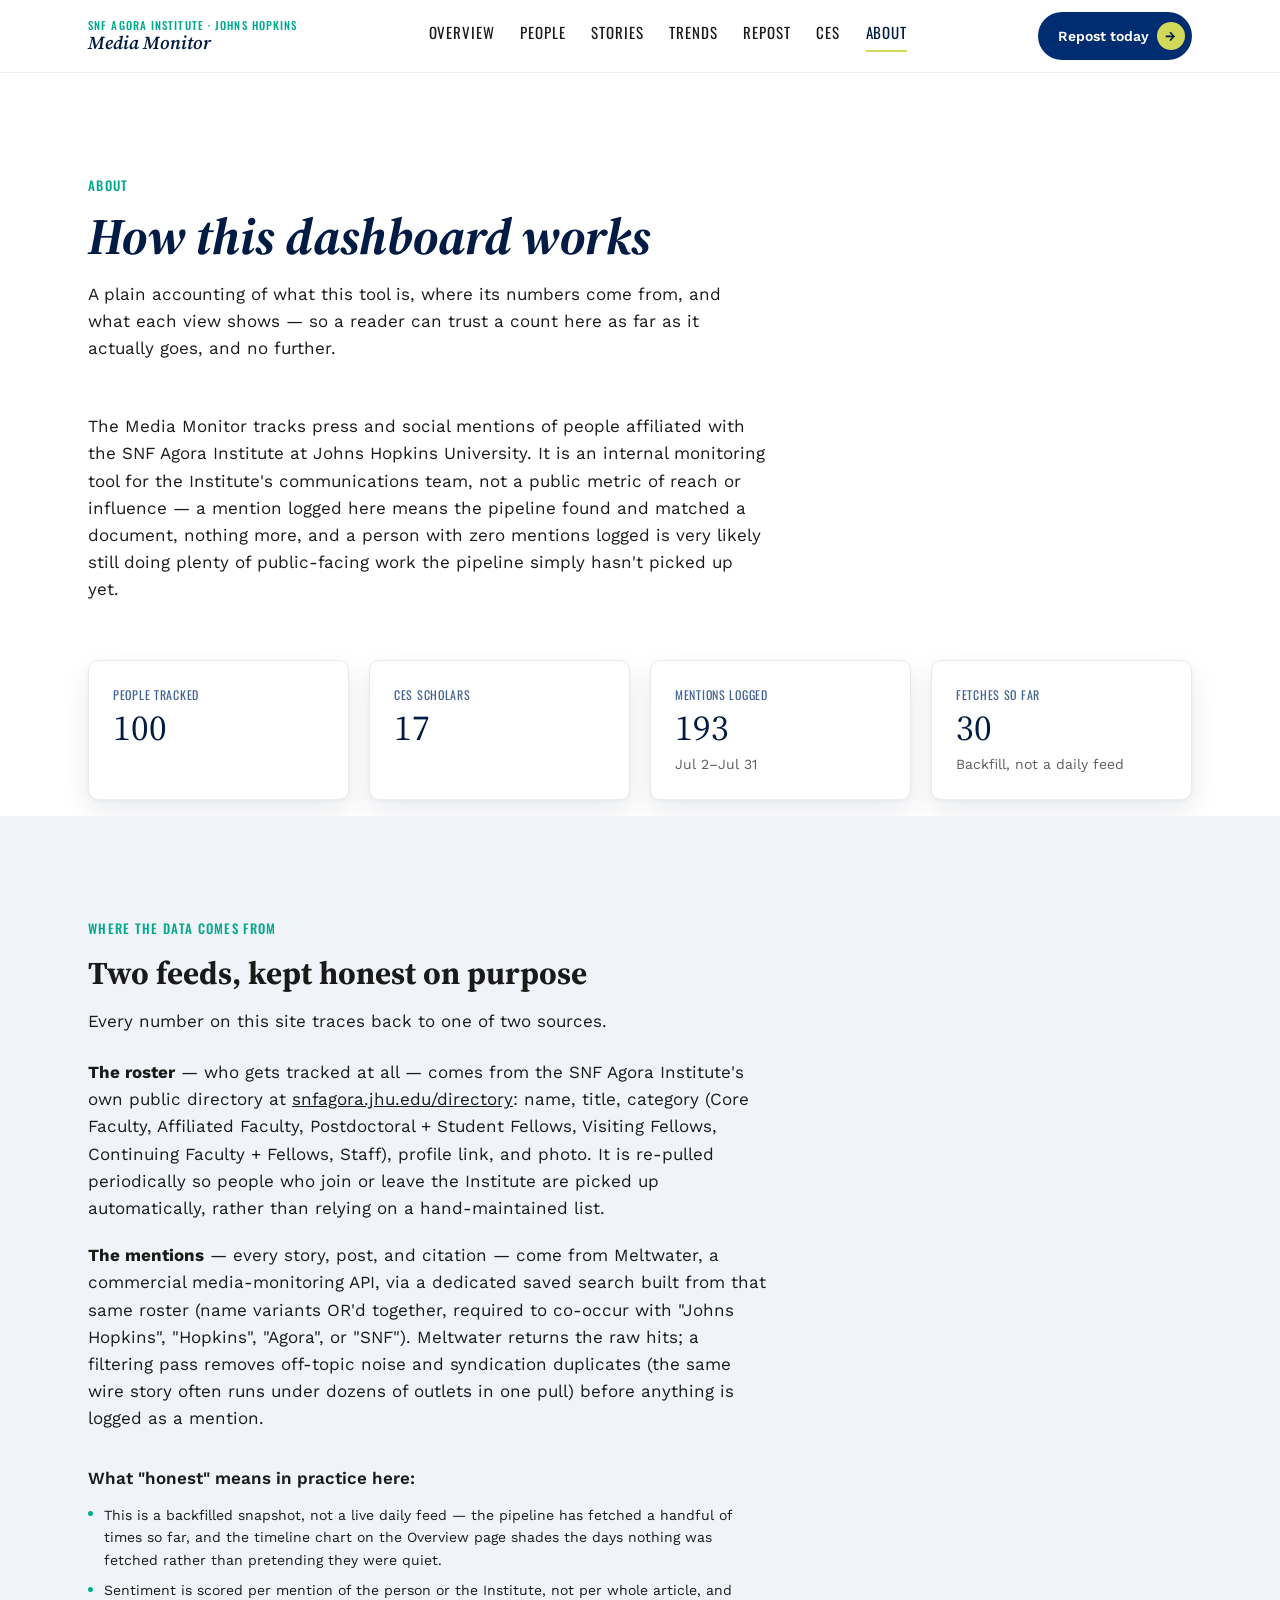
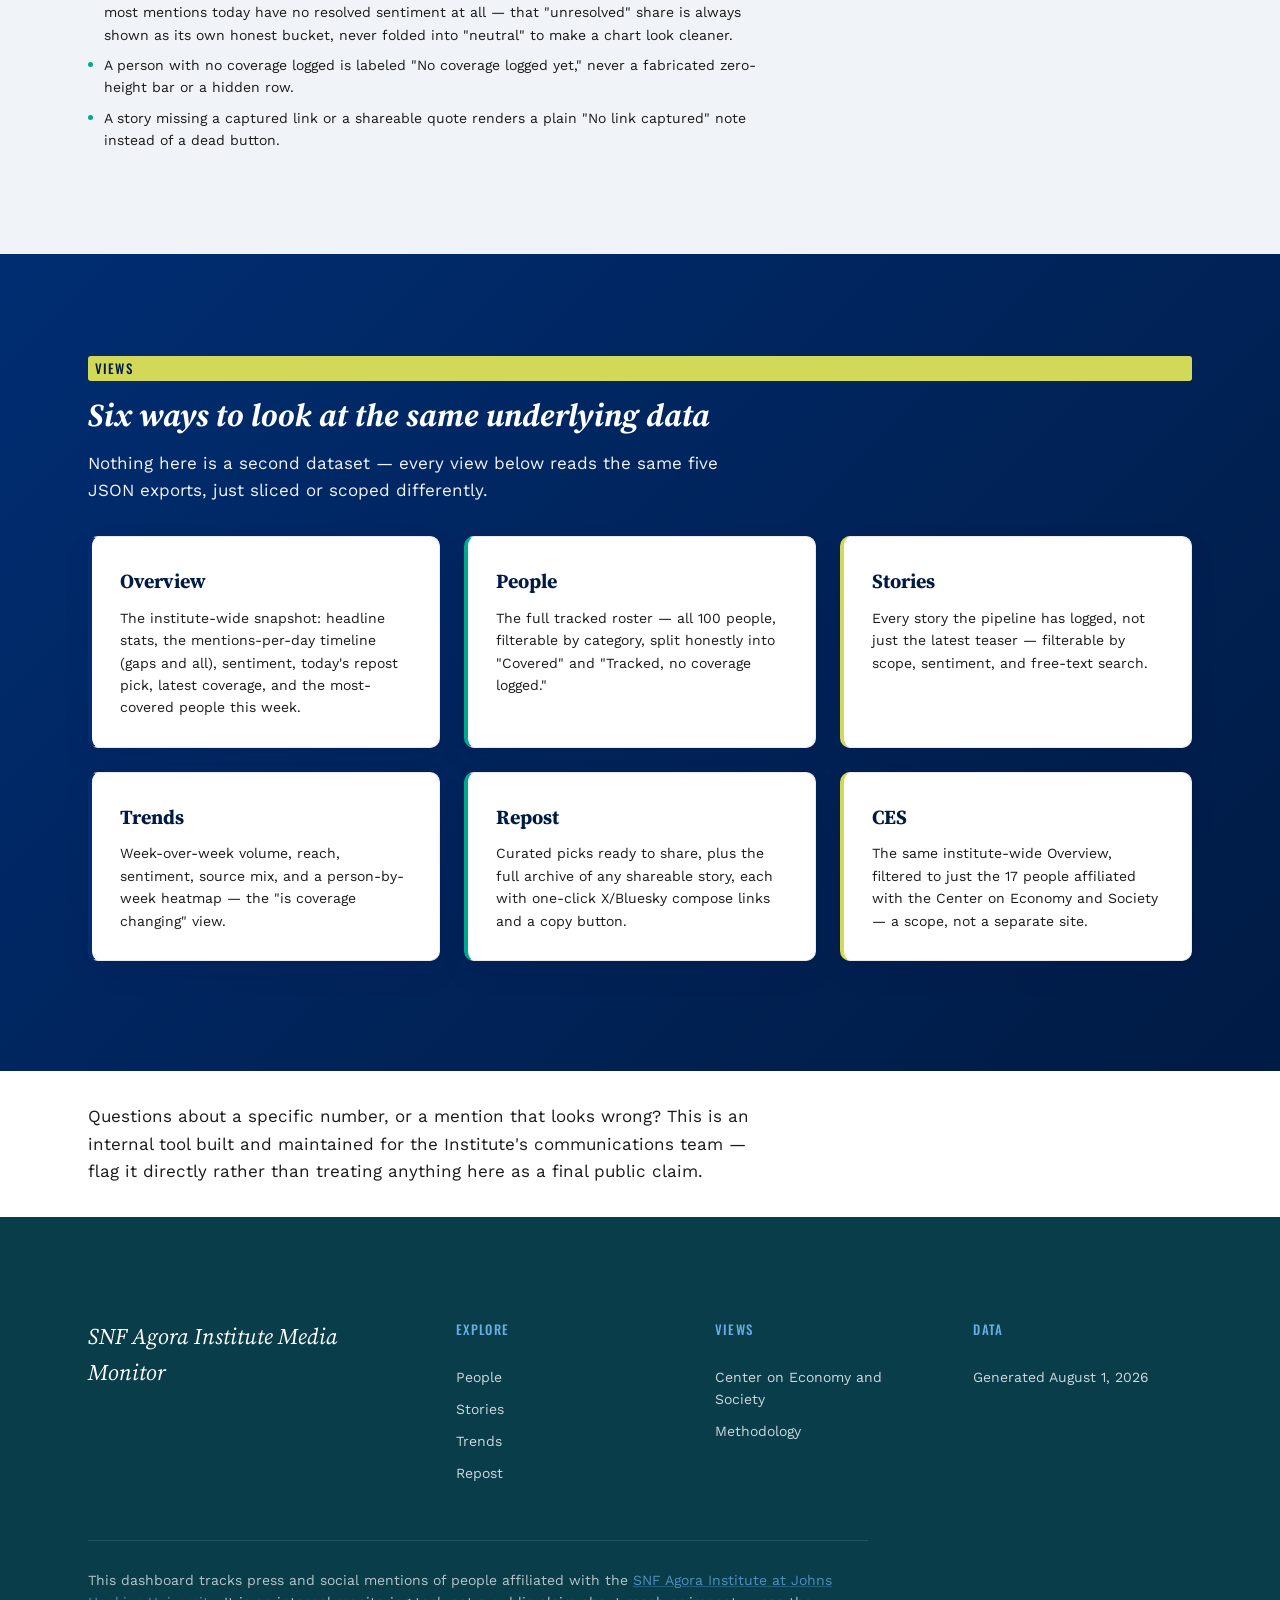
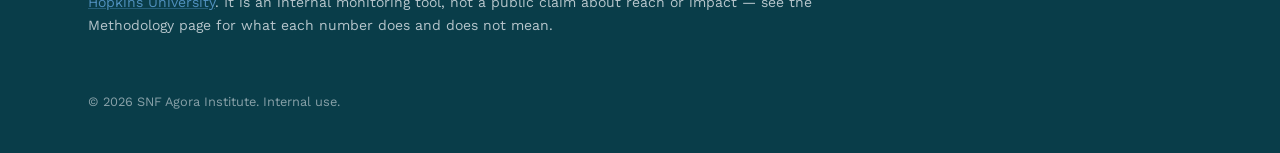
==== about.html @ 3805ee38 "fix: build about.html/stories.html (dead nav links) and cache profile photos locally Both bugs were " ====
<!DOCTYPE html>
<html lang="en">
<head>
<meta charset="UTF-8">
<meta name="viewport" content="width=device-width, initial-scale=1.0">
<title>About | SNF Agora Institute Media Monitor</title>
<meta name="description" content="What this dashboard is, what data feeds it (Meltwater ingestion plus the SNF Agora Institute directory), and what each of its six views shows.">
<link rel="preconnect" href="https://fonts.googleapis.com">
<link href="https://fonts.googleapis.com/css2?family=Oswald:wght@400;500;600;700&family=Source+Serif+4:ital,wght@0,400;0,600;0,700;1,400;1,600;1,700&family=Work+Sans:wght@400;500;600;700&display=swap" rel="stylesheet">
<link rel="stylesheet" href="css/style.css">
<script>
  // Flags that JS is running early enough to drive the scroll-reveal
  // animation (see css/style.css .js-reveal rules). If this never runs
  // (JS blocked/disabled) the .js-reveal class is absent and every card
  // renders at its default visible opacity — nothing is ever permanently
  // invisible with JS off.
  document.documentElement.classList.add('js-reveal');
</script>
<script src="js/utils.js" defer></script>
<script src="js/about.js" defer></script>
</head>
<body>

<a class="skip-link" href="#main">Skip to main content</a>

<header id="site-header" class="site-header">
  <div class="site-header__inner container">
    <a class="site-header__brand" href="index.html">
      <span class="site-header__superlabel">SNF Agora Institute · Johns Hopkins</span>
      <span class="site-header__wordmark">Media Monitor</span>
    </a>
    <nav class="site-header__nav" aria-label="Primary">
      <a class="site-header__link" href="index.html">Overview</a>
      <a class="site-header__link" href="people.html">People</a>
      <a class="site-header__link" href="stories.html">Stories</a>
      <a class="site-header__link" href="trends.html">Trends</a>
      <a class="site-header__link" href="repost.html">Repost</a>
      <a class="site-header__link" href="ces.html">CES</a>
      <a class="site-header__link site-header__link--active" href="about.html">About</a>
    </nav>
    <a class="site-header__cta btn btn--pill" href="repost.html">Repost today<span class="btn__arrow">→</span></a>
    <button class="site-header__toggle" type="button" aria-expanded="false" aria-controls="site-header-nav" aria-label="Toggle navigation menu"></button>
  </div>
</header>

<main id="main">

  <div class="page-head container">
    <p class="page-head__eyebrow eyebrow eyebrow--teal" id="about-head">About</p>
    <h2 class="page-head__title">How this dashboard works</h2>
    <p class="page-head__intro">A plain accounting of what this tool is, where its numbers come from, and what each view shows — so a reader can trust a count here as far as it actually goes, and no further.</p>
  </div>

  <section id="about-root" aria-labelledby="about-head">

    <div class="container">
      <p class="page-head__intro" style="max-width: var(--maxw-read);">The Media Monitor tracks press and social mentions of people affiliated with the SNF Agora Institute at Johns Hopkins University. It is an internal monitoring tool for the Institute's communications team, not a public metric of reach or influence — a mention logged here means the pipeline found and matched a document, nothing more, and a person with zero mentions logged is very likely still doing plenty of public-facing work the pipeline simply hasn't picked up yet.</p>
    </div>

    <div class="container">
      <div id="about-stats" class="kpi-row" data-loading="true" style="margin-block: 1rem 0;">
        <!-- JS-rendered: 4 stat tiles from data/meta.json's db_snapshot — see js/about.js -->
      </div>
    </div>

    <section class="section-divider section-divider--light" aria-labelledby="sources-head">
      <div class="section-divider__inner container">
        <p class="section-divider__eyebrow eyebrow eyebrow--teal" id="sources-head">Where the data comes from</p>
        <h2 class="section-divider__title">Two feeds, kept honest on purpose</h2>
        <p class="section-divider__intro">Every number on this site traces back to one of two sources.</p>

        <div style="max-width: var(--maxw-read); margin-top: 1.5rem; display: flex; flex-direction: column; gap: 1.25rem;">
          <p><strong>The roster</strong> — who gets tracked at all — comes from the SNF Agora Institute's own public directory at <a href="https://snfagora.jhu.edu/directory/" target="_blank" rel="noopener" style="text-decoration: underline;">snfagora.jhu.edu/directory</a>: name, title, category (Core Faculty, Affiliated Faculty, Postdoctoral + Student Fellows, Visiting Fellows, Continuing Faculty + Fellows, Staff), profile link, and photo. It is re-pulled periodically so people who join or leave the Institute are picked up automatically, rather than relying on a hand-maintained list.</p>
          <p><strong>The mentions</strong> — every story, post, and citation — come from Meltwater, a commercial media-monitoring API, via a dedicated saved search built from that same roster (name variants OR'd together, required to co-occur with "Johns Hopkins", "Hopkins", "Agora", or "SNF"). Meltwater returns the raw hits; a filtering pass removes off-topic noise and syndication duplicates (the same wire story often runs under dozens of outlets in one pull) before anything is logged as a mention.</p>
        </div>

        <p class="section-divider__intro" style="margin-top: 2rem; max-width: var(--maxw-read); font-weight: 600;">What "honest" means in practice here:</p>
        <ul class="person-aside__list" style="max-width: var(--maxw-read); margin-top: 0.75rem;">
          <li class="person-aside__list-item">This is a backfilled snapshot, not a live daily feed — the pipeline has fetched a handful of times so far, and the timeline chart on the Overview page shades the days nothing was fetched rather than pretending they were quiet.</li>
          <li class="person-aside__list-item">Sentiment is scored per mention of the person or the Institute, not per whole article, and most mentions today have no resolved sentiment at all — that "unresolved" share is always shown as its own honest bucket, never folded into "neutral" to make a chart look cleaner.</li>
          <li class="person-aside__list-item">A person with no coverage logged is labeled "No coverage logged yet," never a fabricated zero-height bar or a hidden row.</li>
          <li class="person-aside__list-item">A story missing a captured link or a shareable quote renders a plain "No link captured" note instead of a dead button.</li>
        </ul>
      </div>
    </section>

    <section class="section-divider section-divider--navy" aria-labelledby="views-head">
      <div class="section-divider__inner container">
        <p class="section-divider__eyebrow eyebrow eyebrow--olive" id="views-head">Views</p>
        <h2 class="section-divider__title is-italic">Six ways to look at the same underlying data</h2>
        <p class="section-divider__intro">Nothing here is a second dataset — every view below reads the same five JSON exports, just sliced or scoped differently.</p>

        <div class="activity-grid" style="padding-block: 2rem 0.5rem;">
          <a class="activity-card activity-card--program" href="index.html">
            <h3 class="activity-card__title">Overview</h3>
            <p class="activity-card__desc">The institute-wide snapshot: headline stats, the mentions-per-day timeline (gaps and all), sentiment, today's repost pick, latest coverage, and the most-covered people this week.</p>
          </a>
          <a class="activity-card activity-card--activity" href="people.html">
            <h3 class="activity-card__title">People</h3>
            <p class="activity-card__desc">The full tracked roster — all 100 people, filterable by category, split honestly into "Covered" and "Tracked, no coverage logged."</p>
          </a>
          <a class="activity-card activity-card--opportunity" href="stories.html">
            <h3 class="activity-card__title">Stories</h3>
            <p class="activity-card__desc">Every story the pipeline has logged, not just the latest teaser — filterable by scope, sentiment, and free-text search.</p>
          </a>
          <a class="activity-card activity-card--program" href="trends.html">
            <h3 class="activity-card__title">Trends</h3>
            <p class="activity-card__desc">Week-over-week volume, reach, sentiment, source mix, and a person-by-week heatmap — the "is coverage changing" view.</p>
          </a>
          <a class="activity-card activity-card--activity" href="repost.html">
            <h3 class="activity-card__title">Repost</h3>
            <p class="activity-card__desc">Curated picks ready to share, plus the full archive of any shareable story, each with one-click X/Bluesky compose links and a copy button.</p>
          </a>
          <a class="activity-card activity-card--opportunity" href="ces.html">
            <h3 class="activity-card__title">CES</h3>
            <p class="activity-card__desc">The same institute-wide Overview, filtered to just the 17 people affiliated with the Center on Economy and Society — a scope, not a separate site.</p>
          </a>
        </div>
      </div>
    </section>

    <div class="container">
      <p class="page-head__intro" style="max-width: var(--maxw-read); padding-block: 2rem;">Questions about a specific number, or a mention that looks wrong? This is an internal tool built and maintained for the Institute's communications team — flag it directly rather than treating anything here as a final public claim.</p>
    </div>

  </section>

</main>

<footer id="site-footer" class="site-footer">
  <div class="site-footer__inner container">
    <div class="site-footer__brand">SNF Agora Institute Media Monitor</div>

    <div class="site-footer__col">
      <p class="site-footer__col-head eyebrow eyebrow--sky">Explore</p>
      <a class="site-footer__link" href="people.html">People</a>
      <a class="site-footer__link" href="stories.html">Stories</a>
      <a class="site-footer__link" href="trends.html">Trends</a>
      <a class="site-footer__link" href="repost.html">Repost</a>
    </div>

    <div class="site-footer__col">
      <p class="site-footer__col-head eyebrow eyebrow--sky">Views</p>
      <a class="site-footer__link" href="ces.html">Center on Economy and Society</a>
      <a class="site-footer__link" href="about.html">Methodology</a>
    </div>

    <div class="site-footer__col">
      <p class="site-footer__col-head eyebrow eyebrow--sky">Data</p>
      <span class="site-footer__link" id="footer-generated-at">Generated —</span>
    </div>

    <p class="site-footer__attribution">This dashboard tracks press and social mentions of people affiliated with the <a class="site-footer__attribution-link" href="https://snfagora.jhu.edu">SNF Agora Institute at Johns Hopkins University</a>. It is an internal monitoring tool, not a public claim about reach or impact — see the Methodology page for what each number does and does not mean.</p>
    <p class="site-footer__legal">© 2026 SNF Agora Institute. Internal use.</p>
  </div>
</footer>

</body>
</html>
---- css/style.css ----
/* ==========================================================================
   SNF Agora Institute — Media Monitor Dashboard Stylesheet
   Sibling stylesheet to /ces_website/css/style.css: same brand tokens, type
   system, and component contracts (site-header, hero, section-divider, btn,
   avatar, person-card, person-hero/profile, tag, link-chip, eyebrow). This
   file is a shared, binding CSS-class contract — do not rename existing
   classes; people.html/person.html/ces.html/stories.html/trends.html/
   repost.html/about.html all depend on the selectors below.
   Owner: dashboard-foundation agent. Sections 1–18 mirror the CES base
   almost verbatim (see header comment there) so every page reads as a
   sibling, not a reinvention. Section 19+ is new: dashboard-specific data
   primitives (KPI tiles, sentiment bar, timeline, bar lists, story rows,
   repost cards) that did not exist on the CES site.

   Dark mode: intentionally NOT implemented, matching the CES site (which
   ships light-only). If a future pass adds dark mode, the validated dark
   chart steps are recorded in §19.1 as a comment, ready to drop in behind
   `@media (prefers-color-scheme: dark)` — do not invent new dark values,
   use those.
   ========================================================================== */

/* Fonts (Oswald / Source Serif 4 / Work Sans) are loaded once, via the
   <link rel="preconnect"> + <link rel="stylesheet"> pair in each page's
   <head> — not re-imported here. See ces_website/css/style.css's identical
   note for the rationale (earlier font discovery, single request path). */

/* --------------------------------------------------------------------------
   1. Tokens
   -------------------------------------------------------------------------- */
:root {
  /* Brand colors (verified, shared with ces_website — do not invent new ones) */
  --navy:      #001b44;
  --blue:      #002d72;
  --skyblue:   #68ace5;
  --olive:     #d2d857;
  --teal:      #00a98e;
  --darkteal:  #093d49;
  --offwhite:  #f0f3f7;
  --lightgray: #eaeaea;
  --white:     #ffffff;
  --ink:       #1a1a1a;

  /* Type families */
  --font-display: 'Source Serif 4', Georgia, serif;
  --font-label:   'Oswald', 'Arial Narrow', sans-serif;
  --font-body:    'Work Sans', system-ui, sans-serif;

  /* Type scale */
  --fs-hero:    clamp(2.75rem, 6vw, 5rem);
  --fs-h1:      clamp(2rem, 4vw, 3.25rem);
  --fs-work:    clamp(1.4rem, 2.4vw, 2rem);
  --fs-h2:      clamp(1.5rem, 2.5vw, 2.25rem);
  --fs-h3:      1.25rem;
  --fs-eyebrow: 0.8125rem;
  --fs-nav:     0.9375rem;
  --fs-body:    1.0625rem;
  --fs-small:   0.875rem;

  /* Spacing & shape */
  --maxw: 1200px;
  --maxw-read: 680px;
  --gutter: clamp(1.25rem, 4vw, 3rem);
  --radius-pill: 999px;
  --radius-card: 10px;
  --band-pad: clamp(3.5rem, 8vw, 7rem);
  --shadow-card: 0 2px 4px rgba(0,27,68,.04), 0 12px 28px rgba(0,27,68,.08);
  --rule-accent: 3px;

  --ease: cubic-bezier(.2,.6,.2,1);

  /* ---- Chart color contract (validated — see §19.1) ---- */
  --cat-1: #2a6fd0;   /* online news */
  --cat-2: #009880;   /* social network */
  --cat-3: #9a7b00;   /* blog */
  --cat-muted: #8c8f96; /* unresolved / Other */
  --seq-1: #dce9fa; --seq-2: #b9d2f4; --seq-3: #8fb6ea; --seq-4: #5f93dd;
  --seq-5: #2a6fd0; --seq-6: #1f52a0; --seq-7: #163b74;
  --neg: #d03b3b; --mid: #dfe3ea; --pos: #009880;
}

/* --------------------------------------------------------------------------
   2. Reset & base
   -------------------------------------------------------------------------- */
*, *::before, *::after { box-sizing: border-box; }

html { scroll-behavior: smooth; }

body {
  margin: 0;
  font-family: var(--font-body);
  font-size: var(--fs-body);
  line-height: 1.6;
  color: var(--ink);
  background: var(--white);
  -webkit-font-smoothing: antialiased;
}

img { max-width: 100%; display: block; }
a { color: inherit; text-decoration: none; }
ul, ol { margin: 0; padding: 0; list-style: none; }
h1, h2, h3, h4, p { margin: 0; }
button { font-family: inherit; border: none; background: none; cursor: pointer; }
table { border-collapse: collapse; width: 100%; }

:focus-visible {
  outline: 3px solid var(--skyblue);
  outline-offset: 2px;
}

.container {
  max-width: var(--maxw);
  margin-inline: auto;
  padding-inline: var(--gutter);
}

/* --------------------------------------------------------------------------
   3. Primitives
   -------------------------------------------------------------------------- */

.eyebrow {
  font-family: var(--font-label);
  font-size: var(--fs-eyebrow);
  text-transform: uppercase;
  letter-spacing: 0.1em;
  font-weight: 500;
  color: var(--blue);
}
.eyebrow--teal  { color: var(--teal); }
.eyebrow--olive { color: var(--navy); background: var(--olive); padding: 0.15em 0.5em; border-radius: 3px; display: inline-block; }
.eyebrow--sky   { color: var(--skyblue); }
.eyebrow--navy  { color: var(--navy); }

.tag {
  display: inline-block;
  font-family: var(--font-body);
  font-size: var(--fs-small);
  font-weight: 500;
  padding: 0.3em 0.75em;
  border-radius: var(--radius-pill);
}
.tag--focus { background: var(--offwhite); color: var(--blue); }
.tag--role  { background: var(--darkteal); color: var(--white); }
.tag--ces   { background: var(--olive); color: var(--navy); }

.link-chip {
  display: inline-flex;
  align-items: center;
  gap: 0.4em;
  font-family: var(--font-body);
  font-size: var(--fs-small);
  font-weight: 600;
  color: var(--blue);
  border: 1px solid var(--lightgray);
  border-radius: var(--radius-pill);
  padding: 0.5em 1em;
  transition: border-color 0.2s var(--ease), color 0.2s var(--ease), background 0.2s var(--ease);
}
.link-chip:hover { border-color: var(--teal); color: var(--teal); background: var(--offwhite); }

.page-head { padding-block: var(--band-pad) calc(var(--band-pad) * 0.5); }
.page-head__eyebrow { display: block; margin-bottom: 0.75rem; }
.page-head__title {
  font-family: var(--font-display);
  font-size: var(--fs-h1);
  line-height: 1.1;
  font-style: italic;
  color: var(--navy);
  margin-bottom: 1rem;
}
.page-head__intro { max-width: var(--maxw-read); font-size: var(--fs-body); color: var(--ink); }

/* Generic honest-empty-state message (used across every page whenever a
   filter, a person, or a section has nothing to show — CES's app.js used
   this class without ever defining it; this dashboard leans on empty states
   constantly, so it is a first-class styled primitive here). */
.empty-state {
  font-family: var(--font-body);
  font-size: var(--fs-small);
  color: var(--ink);
  opacity: 0.65;
  padding: 1.5rem 0;
}
.empty-state--panel {
  background: var(--offwhite);
  border-radius: var(--radius-card);
  padding: 1.75rem;
  opacity: 1;
}

/* --------------------------------------------------------------------------
   4. Buttons — pill with trailing arrow circle (shared brand affordance)
   -------------------------------------------------------------------------- */

.btn {
  display: inline-flex;
  align-items: center;
  gap: 0.6em;
  font-family: var(--font-body);
  font-weight: 600;
  font-size: var(--fs-small);
  padding: 0.7em 0.5em 0.7em 1.4em;
  border-radius: var(--radius-pill);
  white-space: nowrap;
  transition: background 0.2s var(--ease), color 0.2s var(--ease), border-color 0.2s var(--ease);
}

.btn__arrow {
  display: inline-flex;
  align-items: center;
  justify-content: center;
  width: 2em;
  height: 2em;
  border-radius: 50%;
  background: var(--olive);
  color: var(--navy);
  transition: transform 0.2s var(--ease), background 0.2s var(--ease);
}
.btn:hover .btn__arrow { transform: translateX(3px); background: var(--skyblue); }

.btn--pill { background: var(--blue); color: var(--white); }
.btn--pill:hover { background: var(--navy); }

.btn--pill--ghost {
  background: transparent;
  color: var(--blue);
  border: 1.5px solid var(--blue);
  padding: calc(0.7em - 1.5px) calc(0.5em - 1.5px) calc(0.7em - 1.5px) calc(1.4em - 1.5px);
}
.btn--pill--ghost:hover { background: var(--offwhite); }
.btn--pill--ghost .btn__arrow { background: transparent; border: 1.5px solid var(--olive); color: var(--navy); }

.btn--pill--olive { background: var(--olive); color: var(--navy); }
.btn--pill--olive .btn__arrow { background: var(--navy); color: var(--olive); }

/* Small variant — used inside table rows / story rows (Copy, Read ↗, etc.) */
.btn--sm {
  padding: 0.45em 0.4em 0.45em 0.9em;
  font-size: 0.8rem;
}
.btn--sm .btn__arrow { width: 1.6em; height: 1.6em; }

.section-divider--navy .btn--pill--ghost,
.section-divider--teal .btn--pill--ghost,
.hero .btn--pill--ghost {
  color: var(--white);
  border-color: rgba(255,255,255,0.6);
}
.section-divider--navy .btn--pill--ghost:hover,
.section-divider--teal .btn--pill--ghost:hover,
.hero .btn--pill--ghost:hover { background: rgba(255,255,255,0.1); }

/* --------------------------------------------------------------------------
   5. Avatar system + fallback tile
   -------------------------------------------------------------------------- */

.avatar {
  position: relative;
  display: inline-flex;
  align-items: center;
  justify-content: center;
  border-radius: var(--radius-card);
  overflow: hidden;
  flex-shrink: 0;
  background: var(--lightgray);
}
.avatar--xs { width: 2rem;   height: 2rem;   border-radius: 50%; }
.avatar--sm { width: 2.75rem; height: 2.75rem; border-radius: 8px; }
.avatar--md { width: 4rem;   height: 4rem;   border-radius: 8px; }
.avatar--lg { width: 8rem;   height: 8rem;   border-radius: 10px; }

.avatar__img { width: 100%; height: 100%; object-fit: cover; }

.avatar--tile { background: var(--blue); }
.avatar--tile.avatar--blue     { background: var(--blue); }
.avatar--tile.avatar--teal     { background: var(--teal); }
.avatar--tile.avatar--darkteal { background: var(--darkteal); }
.avatar--tile.avatar--navy     { background: var(--navy); }

.avatar__initials {
  font-family: var(--font-label);
  color: var(--white);
  font-weight: 500;
  letter-spacing: 0.02em;
  text-transform: uppercase;
}
.avatar--xs .avatar__initials { font-size: 0.7rem; }
.avatar--sm .avatar__initials { font-size: 0.9rem; }
.avatar--md .avatar__initials { font-size: 1.3rem; }
.avatar--lg .avatar__initials { font-size: 2.5rem; }

[data-no-photo] {
  position: relative;
  background: var(--blue);
  display: inline-flex;
  align-items: center;
  justify-content: center;
}
[data-no-photo]::after {
  content: attr(data-initials);
  font-family: var(--font-label);
  color: var(--white);
  font-weight: 500;
  text-transform: uppercase;
  letter-spacing: 0.02em;
}

/* --------------------------------------------------------------------------
   6. Site Header / Masthead
   -------------------------------------------------------------------------- */

.skip-link {
  position: absolute;
  top: -3rem;
  left: 0;
  z-index: 200;
  background: var(--navy);
  color: var(--white);
  padding: 0.6rem 1.25rem;
  font-family: var(--font-label);
  font-size: var(--fs-small);
  text-transform: uppercase;
  letter-spacing: 0.02em;
  border-radius: 0 0 var(--radius-card) 0;
  transition: top 0.15s var(--ease);
}
.skip-link:focus { top: 0; }

.site-header {
  position: sticky;
  top: 0;
  z-index: 100;
  background: var(--white);
  border-bottom: 1px solid var(--lightgray);
}

.site-header__inner {
  max-width: var(--maxw);
  margin-inline: auto;
  padding-inline: var(--gutter);
  display: flex;
  align-items: center;
  justify-content: space-between;
  gap: 1.5rem;
  min-height: 4.5rem;
  padding-block: 0.75rem;
}

.site-header__brand { display: flex; flex-direction: column; gap: 0.15rem; line-height: 1.1; }

.site-header__superlabel {
  font-family: var(--font-label);
  font-size: 0.6875rem;
  text-transform: uppercase;
  letter-spacing: 0.1em;
  color: var(--teal);
  font-weight: 500;
}

.site-header__wordmark {
  font-family: var(--font-display);
  font-style: italic;
  font-size: 1.15rem;
  font-weight: 600;
  color: var(--navy);
}

.site-header__nav { display: flex; align-items: center; gap: clamp(1rem, 2vw, 2rem); }

.site-header__link {
  font-family: var(--font-label);
  font-size: var(--fs-nav);
  text-transform: uppercase;
  letter-spacing: 0.06em;
  color: var(--ink);
  padding-bottom: 0.35rem;
  border-bottom: 2px solid transparent;
  transition: color 0.2s var(--ease), border-color 0.2s var(--ease);
}
.site-header__link:hover { color: var(--blue); }
.site-header__link--active { color: var(--navy); border-bottom-color: var(--olive); }

.site-header__cta { flex-shrink: 0; }

.site-header__toggle { display: none; width: 2.25rem; height: 2.25rem; position: relative; }
.site-header__toggle::before,
.site-header__toggle::after {
  content: '';
  position: absolute;
  left: 0.4rem;
  right: 0.4rem;
  height: 2px;
  background: var(--navy);
  transition: transform 0.2s var(--ease);
}
.site-header__toggle::before { top: 0.8rem; }
.site-header__toggle::after  { top: 1.35rem; }
.site-header__toggle[aria-expanded="true"]::before { transform: translateY(0.27rem) rotate(45deg); }
.site-header__toggle[aria-expanded="true"]::after  { transform: translateY(-0.27rem) rotate(-45deg); }

@media (max-width: 900px) {
  .site-header__nav {
    display: none;
    position: absolute;
    top: 100%;
    left: 0;
    right: 0;
    background: var(--white);
    border-bottom: 1px solid var(--lightgray);
    flex-direction: column;
    align-items: flex-start;
    gap: 0;
    padding: 0.5rem var(--gutter) 1rem;
  }
  .site-header__nav[data-open="true"] { display: flex; }
  .site-header__link { width: 100%; padding: 0.75rem 0; border-bottom: 1px solid var(--lightgray); }
  .site-header__cta { display: none; }
  .site-header__toggle { display: block; }
}

/* --------------------------------------------------------------------------
   7. Hero (home / ces only)
   -------------------------------------------------------------------------- */

.hero {
  position: relative;
  overflow: hidden;
  background: var(--navy);
  color: var(--white);
  padding-block: calc(var(--band-pad) * 0.9) calc(var(--band-pad) * 0.7);
}

.hero__bg {
  position: absolute;
  inset: 0;
  background:
    repeating-linear-gradient(115deg, rgba(255,255,255,0.035) 0px, rgba(255,255,255,0.035) 1px, transparent 1px, transparent 90px),
    radial-gradient(circle at 15% 20%, rgba(104,172,229,0.35), transparent 55%),
    radial-gradient(circle at 85% 80%, rgba(0,169,142,0.3), transparent 55%),
    linear-gradient(160deg, var(--blue), var(--navy) 65%);
  z-index: 0;
}

.hero__inner { position: relative; z-index: 1; max-width: 780px; }
.hero__eyebrow { color: var(--skyblue); margin-bottom: 1.25rem; }
.hero__headline {
  font-family: var(--font-display);
  font-style: italic;
  font-size: var(--fs-hero);
  /* 1.2, not the CES token's 1.05: at hero size this italic serif's
     descenders (q/g/y/j) get clipped by a tighter line box, and the
     .hero__mark background (sized to the line box) then crops the
     descender of "q" enough that it misreads as "a" — verified via a
     rendered screenshot. 1.2 keeps the tight editorial rhythm while
     giving descenders room; this is a local, presentational fix and
     does not change the shared --fs-hero size token. */
  line-height: 1.2;
  font-weight: 600;
  margin-bottom: 1.5rem;
}
.hero__mark {
  background: var(--olive);
  color: var(--navy);
  padding: 0 0.15em;
  box-decoration-break: clone;
  -webkit-box-decoration-break: clone;
}
.hero__lede { font-size: 1.15rem; color: var(--offwhite); max-width: var(--maxw-read); margin-bottom: 1.5rem; }
.hero__actions { display: flex; flex-wrap: wrap; gap: 1rem; }

/* Scope banner — the honest "you are viewing a filtered slice" strip used
   on ces.html (and anywhere ?scope=ces is applied). Sits directly under the
   header, above the hero, so scope is legible before any numbers render. */
.scope-banner {
  background: var(--offwhite);
  border-bottom: 1px solid var(--lightgray);
  padding-block: 0.85rem;
}
.scope-banner__inner {
  display: flex;
  align-items: center;
  gap: 0.6rem;
  font-family: var(--font-body);
  font-size: var(--fs-small);
  color: var(--ink);
}
.scope-banner__badge {
  font-family: var(--font-label);
  font-size: 0.6875rem;
  text-transform: uppercase;
  letter-spacing: 0.08em;
  font-weight: 600;
  color: var(--navy);
  background: var(--olive);
  border-radius: var(--radius-pill);
  padding: 0.25em 0.75em;
  flex-shrink: 0;
}

/* --------------------------------------------------------------------------
   8. Section Divider
   -------------------------------------------------------------------------- */

.section-divider { padding-block: var(--band-pad); position: relative; }
.section-divider--navy { background: linear-gradient(135deg, var(--blue), var(--navy)); color: var(--white); }
.section-divider--light { background: var(--offwhite); color: var(--ink); }
.section-divider--teal { background: var(--darkteal); color: var(--white); }
.section-divider__inner { position: relative; z-index: 1; }
.section-divider__eyebrow { display: block; margin-bottom: 1rem; }
.section-divider__title {
  font-family: var(--font-display);
  font-size: var(--fs-h2);
  line-height: 1.15;
  margin-bottom: 1rem;
}
.section-divider__title.is-italic { font-style: italic; }
.section-divider__intro { max-width: var(--maxw-read); font-size: var(--fs-body); }
.section-divider--navy .section-divider__intro,
.section-divider--teal .section-divider__intro { color: var(--offwhite); }

/* Lightweight full-bleed rule used to separate two bands within one page
   without the padding-heavy full .section-divider treatment (e.g. Covered /
   Tracked-no-coverage on people.html, or CES's zero-coverage band). */
.section-divider--rule {
  border-top: 1px solid var(--lightgray);
  margin-block: 0.5rem;
}

/* --------------------------------------------------------------------------
   9. Focus-style grid (kept for parity; unused directly on this site today
      but part of the shared component contract other pages may draw on)
   -------------------------------------------------------------------------- */

.focus-grid {
  display: grid;
  grid-template-columns: repeat(auto-fill, minmax(300px, 1fr));
  gap: 1.5rem;
  padding-block: var(--band-pad);
}
.focus-card {
  display: flex;
  flex-direction: column;
  background: var(--white);
  border: 1px solid var(--lightgray);
  border-radius: var(--radius-card);
  padding: 1.75rem;
  position: relative;
  box-shadow: var(--shadow-card);
  transition: transform 0.2s var(--ease), box-shadow 0.2s var(--ease);
}
.focus-card:hover { transform: translateY(-3px); box-shadow: 0 4px 8px rgba(0,27,68,.06), 0 20px 36px rgba(0,27,68,.12); }
.focus-card__title { font-family: var(--font-display); font-size: var(--fs-h3); margin-bottom: 0.6rem; color: var(--navy); }
.focus-card__desc { font-size: var(--fs-small); color: var(--ink); margin-bottom: 1.25rem; flex-grow: 1; }

/* --------------------------------------------------------------------------
   10. Person grid & card (roster contract — people.html, ces.html roster)
   -------------------------------------------------------------------------- */

.person-grid {
  display: grid;
  grid-template-columns: repeat(auto-fill, minmax(240px, 1fr));
  gap: 1.5rem;
  padding-block: 2.5rem;
}

.person-card {
  display: flex;
  flex-direction: column;
  background: var(--white);
  border: 1px solid var(--lightgray);
  border-radius: var(--radius-card);
  overflow: hidden;
  transition: transform 0.2s var(--ease), box-shadow 0.2s var(--ease);
}
.person-card:hover { transform: translateY(-3px); box-shadow: var(--shadow-card); }

.person-card__media { padding: 1.5rem 1.5rem 0; display: flex; }
.person-card__media .avatar { width: 4.5rem; height: 4.5rem; }
.person-card__media .avatar__initials { font-size: 1.5rem; }

.person-card__body { padding: 1rem 1.5rem 1.5rem; display: flex; flex-direction: column; gap: 0.5rem; }
.person-card__name { font-family: var(--font-display); font-size: 1.2rem; color: var(--navy); }
.person-card__title {
  font-size: var(--fs-small);
  color: var(--ink);
  display: -webkit-box;
  -webkit-line-clamp: 2;
  -webkit-box-orient: vertical;
  overflow: hidden;
}
.person-card__tags { display: flex; flex-wrap: wrap; gap: 0.4rem; margin-top: 0.25rem; }

/* Repurposed per DESIGN_SPEC as a coverage cue rather than a "works" cue:
   "12 MENTIONS · LAST 31 JUL" or, for no-coverage people, "NO COVERAGE
   LOGGED YET" in muted ink. Same class, two content states — no CSS change
   needed, only a modifier for the muted/no-coverage case. */
.person-card__workcue {
  font-family: var(--font-label);
  font-size: 0.75rem;
  text-transform: uppercase;
  letter-spacing: 0.06em;
  color: var(--teal);
  font-weight: 500;
  margin-top: 0.5rem;
}
.person-card__workcue--muted { color: var(--ink); opacity: 0.5; }

.person-card__sparkline { margin-top: 0.5rem; }

/* --------------------------------------------------------------------------
   11. Person detail — profile layout (person.html contract)
   -------------------------------------------------------------------------- */

.person-hero {
  display: grid;
  grid-template-columns: minmax(160px, 240px) 1fr;
  gap: clamp(1.5rem, 4vw, 3rem);
  align-items: start;
  padding-block: var(--band-pad);
  background: var(--offwhite);
}
.person-hero__media .avatar { width: 100%; height: auto; aspect-ratio: 1; }
.person-hero__media .avatar__initials { font-size: 3rem; }
.person-hero__identity { display: flex; flex-direction: column; gap: 0.75rem; }
.person-hero__name { font-family: var(--font-display); font-size: var(--fs-h1); color: var(--navy); }
.person-hero__title { font-size: 1.05rem; color: var(--ink); }
.person-hero__tags { display: flex; flex-wrap: wrap; gap: 0.5rem; margin-top: 0.25rem; }
.person-hero__links { display: flex; flex-wrap: wrap; gap: 0.75rem; margin-top: 0.5rem; }

.person-profile__body {
  display: grid;
  grid-template-columns: 2fr 1fr;
  gap: clamp(2rem, 5vw, 4rem);
  align-items: start;
  padding-block: var(--band-pad);
}

@media (max-width: 900px) {
  .person-hero { grid-template-columns: 1fr; text-align: left; }
  .person-hero__media .avatar { width: 8rem; height: 8rem; aspect-ratio: auto; }
  .person-profile__body { grid-template-columns: 1fr; }
  .work-section { order: 1; }
  .person-aside { order: 2; margin-top: 2.5rem; }
}

/* --------------------------------------------------------------------------
   12. Work section / work-item (kept for contract parity — a person's
       #person-stories reverse-chron list is expected to reuse this pattern)
   -------------------------------------------------------------------------- */

.work-section { border-left: var(--rule-accent) solid var(--teal); padding-left: clamp(1.25rem, 3vw, 2rem); }
.work-section__head { display: flex; align-items: baseline; justify-content: space-between; gap: 1rem; margin-bottom: 1.5rem; flex-wrap: wrap; }
.work-section__count { font-family: var(--font-label); font-size: var(--fs-small); text-transform: uppercase; letter-spacing: 0.06em; color: var(--blue); opacity: 0.7; }
.work-list { display: flex; flex-direction: column; }

.work-item {
  display: grid;
  grid-template-columns: auto 1fr auto;
  gap: 1.25rem;
  align-items: start;
  padding-block: 1.75rem;
  border-bottom: 1px solid var(--lightgray);
  transition: opacity 0.2s var(--ease);
}
.work-item:first-child { padding-top: 0; }
.work-item:hover .work-item__title { color: var(--blue); }
.work-item:hover .work-item__cue { background: var(--skyblue); border-color: var(--skyblue); color: var(--white); }

.work-item__badge {
  font-family: var(--font-label);
  font-size: 0.6875rem;
  text-transform: uppercase;
  letter-spacing: 0.06em;
  font-weight: 600;
  color: var(--white);
  background: var(--navy);
  border-radius: var(--radius-pill);
  padding: 0.35em 0.75em;
  white-space: nowrap;
  align-self: start;
  margin-top: 0.3rem;
}
.work-item__content { min-width: 0; }
.work-item__title { font-family: var(--font-display); font-size: var(--fs-work); line-height: 1.2; color: var(--navy); margin-bottom: 0.4rem; transition: color 0.2s var(--ease); }
.work-item__meta { font-family: var(--font-body); font-size: var(--fs-small); color: var(--blue); opacity: 0.75; margin-bottom: 0.4rem; }
.work-item__cue {
  width: 2.25rem; height: 2.25rem; border-radius: 50%;
  border: 1.5px solid var(--lightgray);
  display: flex; align-items: center; justify-content: center;
  color: var(--blue); flex-shrink: 0;
  transition: background 0.2s var(--ease), border-color 0.2s var(--ease), color 0.2s var(--ease);
}

/* --------------------------------------------------------------------------
   13. Person aside
   -------------------------------------------------------------------------- */

.person-aside { background: var(--offwhite); border-radius: var(--radius-card); padding: clamp(1.5rem, 3vw, 2.25rem); display: flex; flex-direction: column; gap: 2rem; }
.person-aside__head { font-family: var(--font-label); font-size: var(--fs-eyebrow); text-transform: uppercase; letter-spacing: 0.08em; color: var(--blue); margin-bottom: 0.75rem; display: block; }
.person-aside__bio { font-size: var(--fs-small); color: var(--ink); max-width: var(--maxw-read); }
.person-aside__list { display: flex; flex-direction: column; gap: 0.5rem; }
.person-aside__list-item { font-size: var(--fs-small); color: var(--ink); padding-left: 1rem; position: relative; }
.person-aside__list-item::before { content: ''; position: absolute; left: 0; top: 0.55em; width: 5px; height: 5px; border-radius: 50%; background: var(--teal); }

/* --------------------------------------------------------------------------
   14. Activity-style card (kept for contract parity / future use)
   -------------------------------------------------------------------------- */

.activity-grid { display: grid; grid-template-columns: repeat(auto-fill, minmax(300px, 1fr)); gap: 1.5rem; padding-block: 2.5rem; }
.activity-card {
  background: var(--white); border: 1px solid var(--lightgray); border-radius: var(--radius-card);
  padding: 1.75rem; border-left: 4px solid var(--blue);
  display: flex; flex-direction: column; gap: 0.6rem; box-shadow: var(--shadow-card);
}
.activity-card--program     { border-left-color: var(--blue); }
.activity-card--activity    { border-left-color: var(--teal); }
.activity-card--opportunity { border-left-color: var(--olive); }
.activity-card__title { font-family: var(--font-display); font-size: var(--fs-h3); color: var(--navy); }
.activity-card__desc { font-size: var(--fs-small); color: var(--ink); flex-grow: 1; }

/* --------------------------------------------------------------------------
   15. Publication-style strip (kept for contract parity)
   -------------------------------------------------------------------------- */

.pub-grid { padding-block: var(--band-pad); }
.pub-grid__head { display: flex; align-items: baseline; justify-content: space-between; gap: 1rem; flex-wrap: wrap; margin-bottom: 1.75rem; }
.pub-grid__cards { display: grid; grid-template-columns: repeat(auto-fill, minmax(260px, 1fr)); gap: 1.5rem; }
.pub-card {
  display: flex; flex-direction: column; gap: 0.5rem;
  background: var(--white); border: 1px solid var(--lightgray); border-radius: var(--radius-card);
  padding: 1.5rem; transition: transform 0.2s var(--ease), box-shadow 0.2s var(--ease);
}
.pub-card:hover { transform: translateY(-3px); box-shadow: var(--shadow-card); }
.pub-card__title { font-family: var(--font-display); font-size: 1.2rem; line-height: 1.25; color: var(--navy); }

/* --------------------------------------------------------------------------
   16. Footer
   -------------------------------------------------------------------------- */

.site-footer { background: var(--darkteal); color: var(--offwhite); padding-block: var(--band-pad) 2.5rem; }
.site-footer__inner { display: grid; grid-template-columns: 1.5fr repeat(3, 1fr); gap: 2.5rem; }
.site-footer__brand { font-family: var(--font-display); font-style: italic; font-size: 1.4rem; color: var(--white); max-width: 260px; }
.site-footer__col-head { display: block; margin-bottom: 1rem; }
.site-footer__col { display: flex; flex-direction: column; gap: 0.6rem; }
.site-footer__link { font-size: var(--fs-small); color: var(--offwhite); opacity: 0.85; transition: opacity 0.2s var(--ease), color 0.2s var(--ease); }
.site-footer__link:hover { opacity: 1; color: var(--skyblue); }
.site-footer__attribution {
  grid-column: 1 / -1; font-size: var(--fs-small); color: var(--offwhite); opacity: 0.75;
  border-top: 1px solid rgba(255,255,255,0.15); padding-top: 1.75rem; margin-top: 1rem; max-width: 780px;
}
.site-footer__attribution-link { color: var(--skyblue); text-decoration: underline; text-decoration-color: rgba(104,172,229,0.4); }
.site-footer__attribution-link:hover { text-decoration-color: var(--skyblue); }
.site-footer__legal { grid-column: 1 / -1; font-size: 0.8rem; color: var(--offwhite); opacity: 0.55; margin-top: 1rem; }

@media (max-width: 768px) {
  .site-footer__inner { grid-template-columns: 1fr 1fr; }
  .site-footer__brand { grid-column: 1 / -1; }
}

/* --------------------------------------------------------------------------
   17. Motion — scroll reveal, staggered load, reduced-motion
   -------------------------------------------------------------------------- */

.hero__eyebrow, .hero__headline, .hero__lede, .hero__actions {
  opacity: 0;
  animation: reveal-up 0.6s var(--ease) forwards;
}
.hero__eyebrow  { animation-delay: 60ms; }
.hero__headline { animation-delay: 120ms; }
.hero__lede     { animation-delay: 180ms; }
.hero__actions  { animation-delay: 240ms; }

@keyframes reveal-up {
  from { opacity: 0; transform: translateY(12px); }
  to   { opacity: 1; transform: translateY(0); }
}

.js-reveal .focus-card, .js-reveal .person-card, .js-reveal .activity-card,
.js-reveal .work-item, .js-reveal .pub-card, .js-reveal .kpi-tile,
.js-reveal .story-row, .js-reveal .repost-card {
  opacity: 0;
  transform: translateY(12px);
  transition: opacity 0.5s var(--ease), transform 0.5s var(--ease);
}
.focus-card.is-in, .person-card.is-in, .activity-card.is-in,
.work-item.is-in, .pub-card.is-in, .kpi-tile.is-in,
.story-row.is-in, .repost-card.is-in { opacity: 1; transform: translateY(0); }

@media (prefers-reduced-motion: reduce) {
  html { scroll-behavior: auto; }
  .hero__eyebrow, .hero__headline, .hero__lede, .hero__actions,
  .focus-card, .person-card, .activity-card, .work-item, .pub-card,
  .kpi-tile, .story-row, .repost-card {
    animation: none !important; transition: none !important;
    opacity: 1 !important; transform: none !important;
  }
}

/* --------------------------------------------------------------------------
   18. Breakpoint refinements
   -------------------------------------------------------------------------- */

@media (max-width: 768px) {
  .focus-grid, .person-grid, .activity-grid, .pub-grid__cards { grid-template-columns: 1fr; }
  .work-item { grid-template-columns: 1fr; gap: 0.6rem; }
  .work-item__cue { justify-self: flex-start; }
  .site-footer__inner { gap: 1.75rem; }
}

@media (min-width: 1200px) { .hero__lede { max-width: 620px; } }

/* ==========================================================================
   19. Dashboard data primitives (NEW — not present on ces_website)
   ========================================================================== */

/* ---- 19.1 Chart color contract (validated via the dataviz skill's
   palette validator against the brand tokens above — brand navy/olive fail
   the OKLCH lightness band and CVD-separation checks as CHART colors, so
   charts draw from this separate, validated set; brand tokens remain for
   page chrome). See DESIGN_SPEC brief for the validation run. Negative
   sentiment is never color-alone: it always ships with the ⚠ icon and the
   word "negative" (see .sentiment-badge--negative, .kpi-tile--critical).

   Dark steps (validated, surface #0f1b30 — NOT wired up; see file header):
     --cat-1: #4e8ada; --cat-2: #0f9c80; --cat-3: #a68c10;
     --neg: #e05555;  --mid: #39424f;  --pos: #0f9c80;
   ---- */

/* ---- 19.2 KPI row (index.html #kpi-row) ---- */

.kpi-row {
  display: grid;
  grid-template-columns: repeat(auto-fit, minmax(220px, 1fr));
  gap: 1.25rem;
  padding-block: 2.5rem 1rem;
}

.kpi-tile {
  background: var(--white);
  border: 1px solid var(--lightgray);
  border-radius: var(--radius-card);
  padding: 1.5rem;
  display: flex;
  flex-direction: column;
  gap: 0.4rem;
  box-shadow: var(--shadow-card);
}

.kpi-tile__label {
  font-family: var(--font-label);
  font-size: 0.75rem;
  text-transform: uppercase;
  letter-spacing: 0.06em;
  color: var(--blue);
  opacity: 0.75;
}

.kpi-tile__value {
  font-family: var(--font-display);
  font-size: clamp(1.75rem, 3vw, 2.25rem);
  color: var(--navy);
  line-height: 1;
}

.kpi-tile__delta {
  font-family: var(--font-body);
  font-size: var(--fs-small);
  color: var(--ink);
  opacity: 0.7;
  display: flex;
  align-items: center;
  gap: 0.3em;
}
.kpi-tile__delta-arrow { font-family: var(--font-label); }
.kpi-tile__delta-arrow--up   { color: var(--pos); }
.kpi-tile__delta-arrow--down { color: var(--cat-3); }

.kpi-tile__spark { margin-top: 0.35rem; height: 2rem; }

/* Status-critical variant: negative flags. Text + icon carry the meaning;
   the tint is a supporting cue, never the sole signal. */
.kpi-tile--critical {
  border-color: rgba(208,59,59,0.35);
  background: rgba(208,59,59,0.045);
}
.kpi-tile--critical .kpi-tile__label { color: var(--neg); opacity: 1; }
.kpi-tile__warn-icon { margin-right: 0.3em; }
.kpi-tile--critical .kpi-tile__value { color: var(--neg); }
.kpi-tile__value--zero { color: var(--ink); opacity: 0.55; font-size: clamp(1.1rem, 2vw, 1.35rem); }

/* ---- 19.3 Sentiment dot / badge (used everywhere a sentiment appears:
   story rows, KPI tiles, person cards) ---- */

.sentiment-dot {
  display: inline-block;
  width: 0.6rem;
  height: 0.6rem;
  border-radius: 50%;
  flex-shrink: 0;
}
.sentiment-dot--positive { background: var(--pos); }
.sentiment-dot--neutral  { background: var(--mid); border: 1px solid var(--lightgray); }
.sentiment-dot--negative { background: var(--neg); }
.sentiment-dot--unknown  { background: var(--cat-muted); }

.sentiment-badge {
  display: inline-flex;
  align-items: center;
  gap: 0.4em;
  font-size: var(--fs-small);
  color: var(--ink);
  white-space: nowrap;
}
.sentiment-badge--negative { color: var(--neg); font-weight: 600; }
.sentiment-badge__icon { line-height: 1; }

/* ---- 19.4 Diverging sentiment bar (index #chart-sentiment, person
   #chart-person-sentiment, trends per-week rows): negative|neutral|positive
   centered on neutral, with a separate muted "unknown" track directly
   beneath — unknown is NEVER a slice of this bar and NEVER merged into
   neutral. ---- */

.sentiment-chart { display: flex; flex-direction: column; gap: 0.6rem; }

.sentiment-bar {
  display: flex;
  align-items: stretch;
  height: 2.25rem;
  border-radius: 6px;
  overflow: hidden;
  background: var(--offwhite);
}
.sentiment-bar__seg {
  display: flex;
  align-items: center;
  justify-content: center;
  font-family: var(--font-label);
  font-size: 0.75rem;
  font-weight: 600;
  color: var(--white);
  min-width: 0;
}
.sentiment-bar__seg--negative { background: var(--neg); justify-content: flex-end; padding-right: 0.6rem; }
.sentiment-bar__seg--neutral  { background: var(--mid); color: var(--ink); }
.sentiment-bar__seg--positive { background: var(--pos); justify-content: flex-start; padding-left: 0.6rem; }
.sentiment-bar__seg--empty { background: transparent; }

.sentiment-legend {
  display: flex;
  flex-wrap: wrap;
  gap: 1.25rem;
  font-size: var(--fs-small);
  color: var(--ink);
}
.sentiment-legend__item { display: inline-flex; align-items: center; gap: 0.4em; }

.sentiment-unknown-track {
  display: flex;
  align-items: center;
  gap: 0.75rem;
  padding-top: 0.35rem;
  border-top: 1px dashed var(--lightgray);
}
.sentiment-unknown-track__bar {
  flex: 1;
  height: 0.6rem;
  border-radius: 4px;
  background: var(--lightgray);
  position: relative;
  overflow: hidden;
}
.sentiment-unknown-track__fill {
  position: absolute;
  inset: 0;
  background: var(--cat-muted);
  border-radius: 4px;
}
.sentiment-unknown-track__label {
  font-size: var(--fs-small);
  color: var(--ink);
  opacity: 0.65;
  white-space: nowrap;
  flex-shrink: 0;
}

/* ---- 19.5 Timeline chart (index #chart-timeline): sequential single-hue
   line, 2px stroke, crosshair + tooltip; a hatched underlay band marks
   unobserved date ranges and the line breaks across them rather than
   plotting a zero. ---- */

.timeline-chart { position: relative; }
.timeline-chart svg { width: 100%; height: auto; display: block; overflow: visible; }
.timeline-chart__line { fill: none; stroke: var(--seq-5); stroke-width: 2; stroke-linecap: round; }
.timeline-chart__dot { fill: var(--seq-5); }
.timeline-chart__gap-band { fill: url(#no-fetch-hatch); }
.timeline-chart__gap-label {
  font-family: var(--font-label);
  font-size: 0.625rem;
  text-transform: uppercase;
  letter-spacing: 0.05em;
  fill: var(--ink);
  opacity: 0.45;
}
.timeline-chart__axis-label {
  font-family: var(--font-body);
  font-size: 0.6875rem;
  fill: var(--ink);
  opacity: 0.55;
}
.timeline-chart__crosshair { stroke: var(--blue); stroke-width: 1; opacity: 0; pointer-events: none; }
.timeline-chart__tooltip {
  position: absolute;
  pointer-events: none;
  background: var(--navy);
  color: var(--white);
  font-size: 0.75rem;
  padding: 0.5rem 0.7rem;
  border-radius: 6px;
  transform: translate(-50%, -100%);
  white-space: nowrap;
  opacity: 0;
  transition: opacity 0.1s var(--ease);
  z-index: 5;
}
.timeline-chart__tooltip.is-visible { opacity: 1; }
.timeline-chart__legend {
  display: flex;
  gap: 1.5rem;
  font-size: var(--fs-small);
  color: var(--ink);
  opacity: 0.75;
  margin-top: 0.5rem;
}
.timeline-chart__legend-item { display: inline-flex; align-items: center; gap: 0.4em; }
.timeline-chart__legend-swatch { width: 1.1rem; height: 0.65rem; border-radius: 2px; }
.timeline-chart__legend-swatch--line { background: var(--seq-5); height: 2px; }
.timeline-chart__legend-swatch--hatch { background: repeating-linear-gradient(45deg, var(--cat-muted) 0 2px, transparent 2px 6px); opacity: 0.6; }

/* ---- 19.6 Horizontal emphasis bars (top-people-strip, top-sources) —
   one hue, top bar accented, direct-labelled counts. ---- */

.bar-list { display: flex; flex-direction: column; gap: 0.6rem; }
.bar-list__row { display: grid; grid-template-columns: minmax(100px, 160px) 1fr auto; align-items: center; gap: 0.75rem; }
.bar-list__label {
  font-size: var(--fs-small);
  color: var(--ink);
  overflow: hidden;
  text-overflow: ellipsis;
  white-space: nowrap;
}
.bar-list__label a:hover { color: var(--blue); }
.bar-list__track { background: var(--offwhite); border-radius: 4px; height: 0.85rem; overflow: hidden; }
.bar-list__fill { height: 100%; border-radius: 4px; background: var(--seq-4); }
.bar-list__row--top .bar-list__fill { background: var(--seq-6); }
.bar-list__row--other .bar-list__fill { background: var(--cat-muted); }
.bar-list__value {
  font-family: var(--font-label);
  font-size: 0.8125rem;
  color: var(--blue);
  min-width: 2ch;
  text-align: right;
}

/* Bar-list rendered on a dark section-divider band (e.g. index.html's
   top-people-strip on --navy): swap text to light ink and lighten the
   track so bars stay legible against navy/darkteal. */
.section-divider--navy .bar-list__label,
.section-divider--navy .bar-list__value,
.section-divider--teal .bar-list__label,
.section-divider--teal .bar-list__value {
  color: var(--white);
}
.section-divider--navy .bar-list__label a:hover,
.section-divider--teal .bar-list__label a:hover {
  color: var(--skyblue);
}
.section-divider--navy .bar-list__track,
.section-divider--teal .bar-list__track {
  background: rgba(255,255,255,0.18);
}

/* ---- 19.7 Story rows (today-stories, stories archive, person-stories) ---- */

.story-list { display: flex; flex-direction: column; }
.story-row {
  display: grid;
  grid-template-columns: auto 1fr auto;
  gap: 1rem;
  align-items: center;
  padding-block: 1.1rem;
  border-bottom: 1px solid var(--lightgray);
}
.story-row:first-child { padding-top: 0; }
.story-row:last-child { border-bottom: none; }

.story-row__sentiment { display: flex; align-items: center; gap: 0.5rem; }

.story-row__body { min-width: 0; }
.story-row__person { font-family: var(--font-label); font-size: 0.75rem; text-transform: uppercase; letter-spacing: 0.04em; color: var(--teal); font-weight: 600; }
.story-row__title {
  font-family: var(--font-display);
  font-size: 1.05rem;
  color: var(--navy);
  line-height: 1.3;
  margin-top: 0.15rem;
}
.story-row__title a:hover { color: var(--blue); }
.story-row__title--no-link { color: var(--ink); opacity: 0.75; font-style: italic; }
.story-row__meta { font-size: var(--fs-small); color: var(--ink); opacity: 0.65; margin-top: 0.25rem; }

.story-row__actions { display: flex; align-items: center; gap: 0.5rem; flex-wrap: wrap; justify-content: flex-end; }
.story-row__action {
  display: inline-flex;
  align-items: center;
  justify-content: center;
  width: 2.1rem;
  height: 2.1rem;
  border-radius: 50%;
  border: 1.5px solid var(--lightgray);
  color: var(--blue);
  font-size: 0.85rem;
  transition: background 0.2s var(--ease), border-color 0.2s var(--ease), color 0.2s var(--ease);
}
.story-row__action:hover { background: var(--skyblue); border-color: var(--skyblue); color: var(--white); }
.story-row__action--disabled { opacity: 0.35; pointer-events: none; }
.story-row__no-link { font-size: var(--fs-small); color: var(--ink); opacity: 0.45; font-style: italic; }

@media (max-width: 640px) {
  .story-row { grid-template-columns: 1fr; }
  .story-row__actions { justify-content: flex-start; }
}

/* Person sub-heading above a cluster of that person's story-rows (index
   #today-stories groups by person; stories.html may reuse the same
   grouping when a person filter is active). */
.story-group__head {
  display: flex;
  align-items: center;
  gap: 0.6rem;
  padding-top: 1.5rem;
  padding-bottom: 0.4rem;
}
.story-group:first-child .story-group__head { padding-top: 0; }
.story-group__head-name {
  font-family: var(--font-label);
  font-size: 0.8125rem;
  text-transform: uppercase;
  letter-spacing: 0.05em;
  color: var(--navy);
  font-weight: 600;
}
.story-group__head-name:hover { color: var(--blue); }

/* ---- 19.8 Repost cards (index #today-repost, repost.html tier 1 & 2) ---- */

.repost-card {
  background: var(--white);
  border: 1px solid var(--lightgray);
  border-radius: var(--radius-card);
  box-shadow: var(--shadow-card);
  padding: clamp(1.5rem, 3vw, 2rem);
  display: flex;
  flex-direction: column;
  gap: 1.25rem;
}
.repost-card__head { display: flex; flex-direction: column; gap: 0.4rem; }
.repost-card__headline { font-family: var(--font-display); font-size: 1.3rem; color: var(--navy); line-height: 1.3; }
/* Kept for js/index.js's own today-repost card (untouched by this change). */
.repost-card__rationale { font-size: var(--fs-small); color: var(--ink); opacity: 0.7; font-style: italic; }
/* Pull quote (repost.html archive only): a verbatim excerpt from the source
   story (see data/social.json's pull_quote field), not editorial rationale —
   styled as an actual quotation (accent rule + serif italic) so it doesn't
   read as a caption or a note. */
.repost-card__quote {
  font-family: var(--font-display);
  font-size: 0.95rem;
  font-style: italic;
  color: var(--ink);
  opacity: 0.85;
  line-height: 1.5;
  border-left: 3px solid var(--olive);
  padding-left: 0.9rem;
  margin: 0;
}
.repost-card__source { font-size: var(--fs-small); }
.repost-card__source a:hover { color: var(--blue); }

.repost-tabs { display: flex; gap: 0.5rem; border-bottom: 1px solid var(--lightgray); }
.repost-tab {
  font-family: var(--font-label);
  font-size: 0.8125rem;
  text-transform: uppercase;
  letter-spacing: 0.05em;
  color: var(--ink);
  opacity: 0.55;
  padding: 0.6rem 0.9rem;
  border-bottom: 2px solid transparent;
  transition: color 0.2s var(--ease), border-color 0.2s var(--ease), opacity 0.2s var(--ease);
}
.repost-tab:hover { opacity: 0.85; }
.repost-tab.is-active { color: var(--navy); opacity: 1; border-bottom-color: var(--olive); }

.repost-panel { display: flex; flex-direction: column; gap: 0.75rem; }
.repost-panel__textarea {
  width: 100%;
  min-height: 6rem;
  resize: vertical;
  font-family: var(--font-body);
  font-size: 0.95rem;
  color: var(--ink);
  background: var(--offwhite);
  border: 1px solid var(--lightgray);
  border-radius: var(--radius-card);
  padding: 0.9rem;
  line-height: 1.5;
}
.repost-panel__meta { display: flex; align-items: center; justify-content: space-between; gap: 1rem; flex-wrap: wrap; }
.repost-panel__charcount { font-family: var(--font-label); font-size: 0.75rem; color: var(--ink); opacity: 0.6; }
.repost-panel__charcount--over { color: var(--neg); opacity: 1; font-weight: 600; }
.repost-panel__actions { display: flex; gap: 0.6rem; flex-wrap: wrap; }
.repost-panel__note { font-size: var(--fs-small); color: var(--ink); opacity: 0.55; }

/* ---- 19.9 Table fallback ("View as table" <details>, per every trends
   chart, and used generically wherever a table view backs a chart) ---- */

.chart-table-toggle { margin-top: 0.75rem; }
.chart-table-toggle > summary {
  cursor: pointer;
  font-family: var(--font-label);
  font-size: 0.75rem;
  text-transform: uppercase;
  letter-spacing: 0.05em;
  color: var(--blue);
  list-style: none;
}
.chart-table-toggle > summary::-webkit-details-marker { display: none; }
.chart-table-toggle > summary::before { content: '▸ '; }
.chart-table-toggle[open] > summary::before { content: '▾ '; }

.data-table { margin-top: 0.75rem; font-size: var(--fs-small); }
.data-table th, .data-table td { text-align: left; padding: 0.5rem 0.75rem; border-bottom: 1px solid var(--lightgray); }
.data-table th { font-family: var(--font-label); text-transform: uppercase; font-size: 0.7rem; letter-spacing: 0.05em; color: var(--blue); opacity: 0.75; }

/* ---- 19.10 Filter row (people/stories/trends — one row above content) ---- */

.filter-row {
  display: flex;
  flex-wrap: wrap;
  align-items: center;
  gap: 0.75rem;
  padding-block: 1.5rem;
  border-bottom: 1px solid var(--lightgray);
}
.filter-row select,
.filter-row input[type="search"],
.filter-row input[type="text"] {
  font-family: var(--font-body);
  font-size: var(--fs-small);
  padding: 0.5em 0.85em;
  border: 1px solid var(--lightgray);
  border-radius: var(--radius-pill);
  background: var(--white);
  color: var(--ink);
}
.filter-chip {
  font-family: var(--font-label);
  font-size: 0.75rem;
  text-transform: uppercase;
  letter-spacing: 0.04em;
  padding: 0.5em 1em;
  border-radius: var(--radius-pill);
  border: 1px solid var(--lightgray);
  color: var(--ink);
  transition: background 0.2s var(--ease), color 0.2s var(--ease), border-color 0.2s var(--ease);
}
.filter-chip.is-active { background: var(--blue); color: var(--white); border-color: var(--blue); }

/* ---- 19.11 Coverage / roster bands (people.html, ces.html) ---- */

.coverage-band__head { font-family: var(--font-label); font-size: 0.8125rem; text-transform: uppercase; letter-spacing: 0.06em; color: var(--blue); padding-top: 2rem; }
.coverage-band__head--muted { color: var(--ink); opacity: 0.55; }

/* --------------------------------------------------------------------------
   20. Trends page primitives (NEW — trends.html only)
   -------------------------------------------------------------------------- */

/* Per-week diverging sentiment bars (#chart-sentiment-weeks): a small label
   above each week's reused .sentiment-bar (see §19.4) instead of repeating
   the shared legend on every row. */
.trends-week-rows { display: flex; flex-direction: column; gap: 1.25rem; }
.trends-week-row__label {
  font-family: var(--font-label);
  font-size: 0.75rem;
  text-transform: uppercase;
  letter-spacing: 0.05em;
  color: var(--blue);
  opacity: 0.75;
  margin-bottom: 0.4rem;
}

/* Coverage heatmap (#chart-people-heatmap): numeric cells reuse .data-table's
   layout/border rules; this modifier only tightens alignment for a grid of
   short numbers (background color is set inline per cell by trends.js,
   mapped to the validated --seq-1..7 ramp). */
.data-table--heatmap th.heat-col,
.data-table--heatmap td.heat-cell {
  text-align: center;
  font-variant-numeric: tabular-nums;
  min-width: 2.75rem;
}
.data-table--heatmap tbody th {
  text-transform: none;
  font-family: var(--font-body);
  font-weight: 600;
  font-size: var(--fs-small);
  color: var(--navy);
  opacity: 1;
  white-space: nowrap;
}
.data-table--heatmap tbody th a:hover { color: var(--blue); }

/* Sentiment crosstab tables (#chart-person-sentiment-crosstab,
   #chart-source-type-sentiment-crosstab): plain .data-table with per-column
   tint. Tints are derived from the SAME --pos/--mid/--neg tokens every
   other sentiment surface on the site uses (sentiment-dot, sentiment-bar —
   see §19.3/19.1), via color-mix, rather than a new ad hoc palette. A zero
   count is intentionally left untinted and dimmed (.sentiment-cell--zero)
   rather than a colored zero — same "honest zero" convention as the
   heatmap's zero cell above. */
.data-table--crosstab th, .data-table--crosstab td { text-align: center; font-variant-numeric: tabular-nums; }
.data-table--crosstab thead th:first-child,
.data-table--crosstab tbody th {
  text-align: left;
  text-transform: none;
  font-family: var(--font-body);
  font-weight: 600;
  font-size: var(--fs-small);
  color: var(--navy);
  opacity: 1;
}
.data-table--crosstab tbody th a:hover { color: var(--blue); }

.sentiment-cell--positive { background: color-mix(in srgb, var(--pos) 16%, var(--white)); font-weight: 600; }
.sentiment-cell--neutral  { background: color-mix(in srgb, var(--mid) 55%, var(--white)); }
.sentiment-cell--negative { background: color-mix(in srgb, var(--neg) 16%, var(--white)); font-weight: 600; color: var(--neg); }
.sentiment-cell--unknown  { color: var(--ink); opacity: 0.55; }
.sentiment-cell--zero     { color: var(--ink); opacity: 0.35; }
.sentiment-cell--total    { font-weight: 600; color: var(--navy); }

/* "What's driving positive/negative coverage" panels
   (#sentiment-drivers-negative / #sentiment-drivers-positive): two columns
   on wide screens, stacking to one on narrow (same auto-fit idiom as
   .kpi-row/.activity-grid). Story rows inside each panel reuse
   .story-list/.story-row from §19.7 as-is (see sentimentExampleRowHtml in
   trends.js); only the panel head and keyphrase chips are new here. */
.sentiment-drivers-grid {
  display: grid;
  grid-template-columns: repeat(auto-fit, minmax(320px, 1fr));
  gap: 2.5rem;
}
.sentiment-drivers__panel-head {
  font-family: var(--font-label);
  font-size: 0.8125rem;
  text-transform: uppercase;
  letter-spacing: 0.05em;
  padding-bottom: 0.6rem;
  margin-bottom: 0.4rem;
  border-bottom: 2px solid var(--lightgray);
}
.sentiment-drivers__panel-head--negative { color: var(--neg); border-color: color-mix(in srgb, var(--neg) 30%, var(--lightgray)); }
.sentiment-drivers__panel-head--positive { color: var(--pos); border-color: color-mix(in srgb, var(--pos) 30%, var(--lightgray)); }
.sentiment-drivers__subhead {
  font-family: var(--font-label);
  font-size: 0.75rem;
  text-transform: uppercase;
  letter-spacing: 0.05em;
  color: var(--ink);
  opacity: 0.6;
  margin-top: 1.5rem;
  margin-bottom: 0.6rem;
}
.keyphrase-list { display: flex; flex-wrap: wrap; gap: 0.5rem; }
.keyphrase-list__count { opacity: 0.6; font-size: 0.85em; margin-left: 0.35em; }
.tag--keyphrase--negative { background: color-mix(in srgb, var(--neg) 12%, var(--offwhite)); color: var(--ink); }
.tag--keyphrase--positive { background: color-mix(in srgb, var(--pos) 12%, var(--offwhite)); color: var(--ink); }
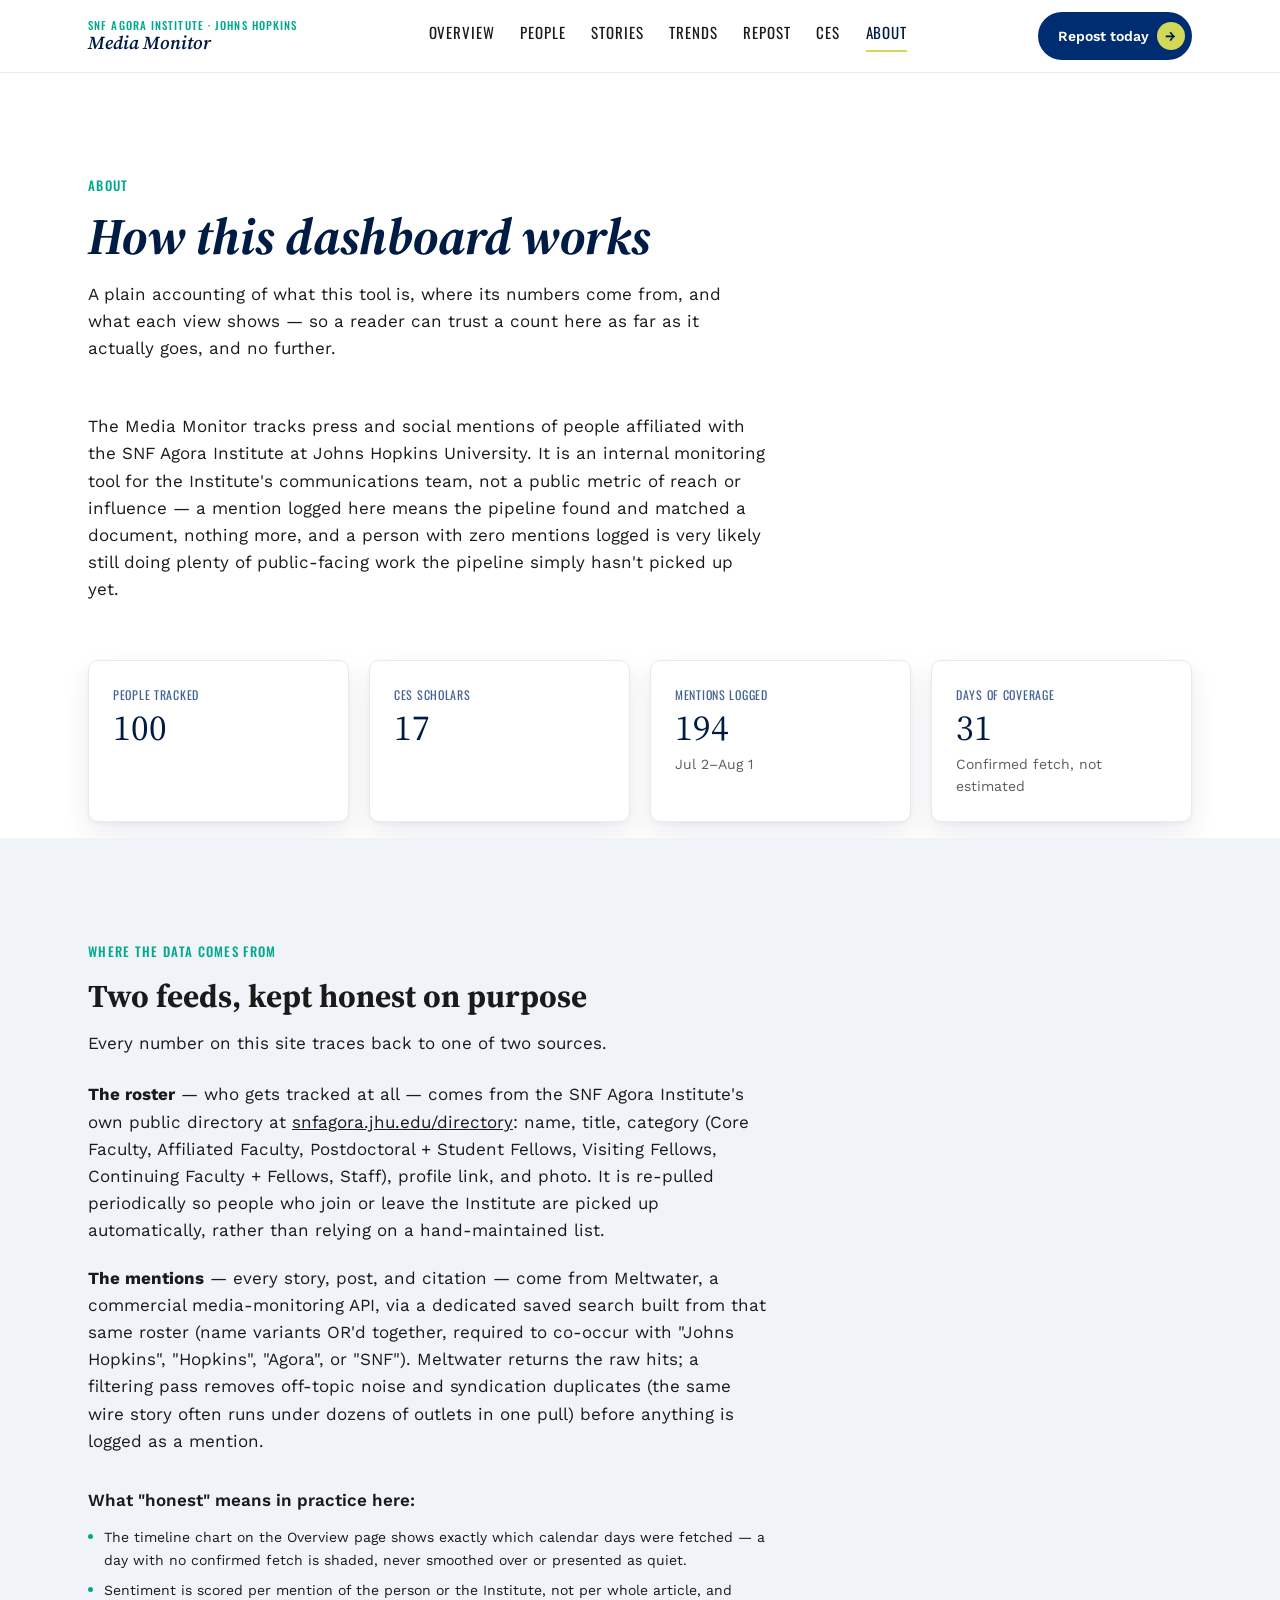
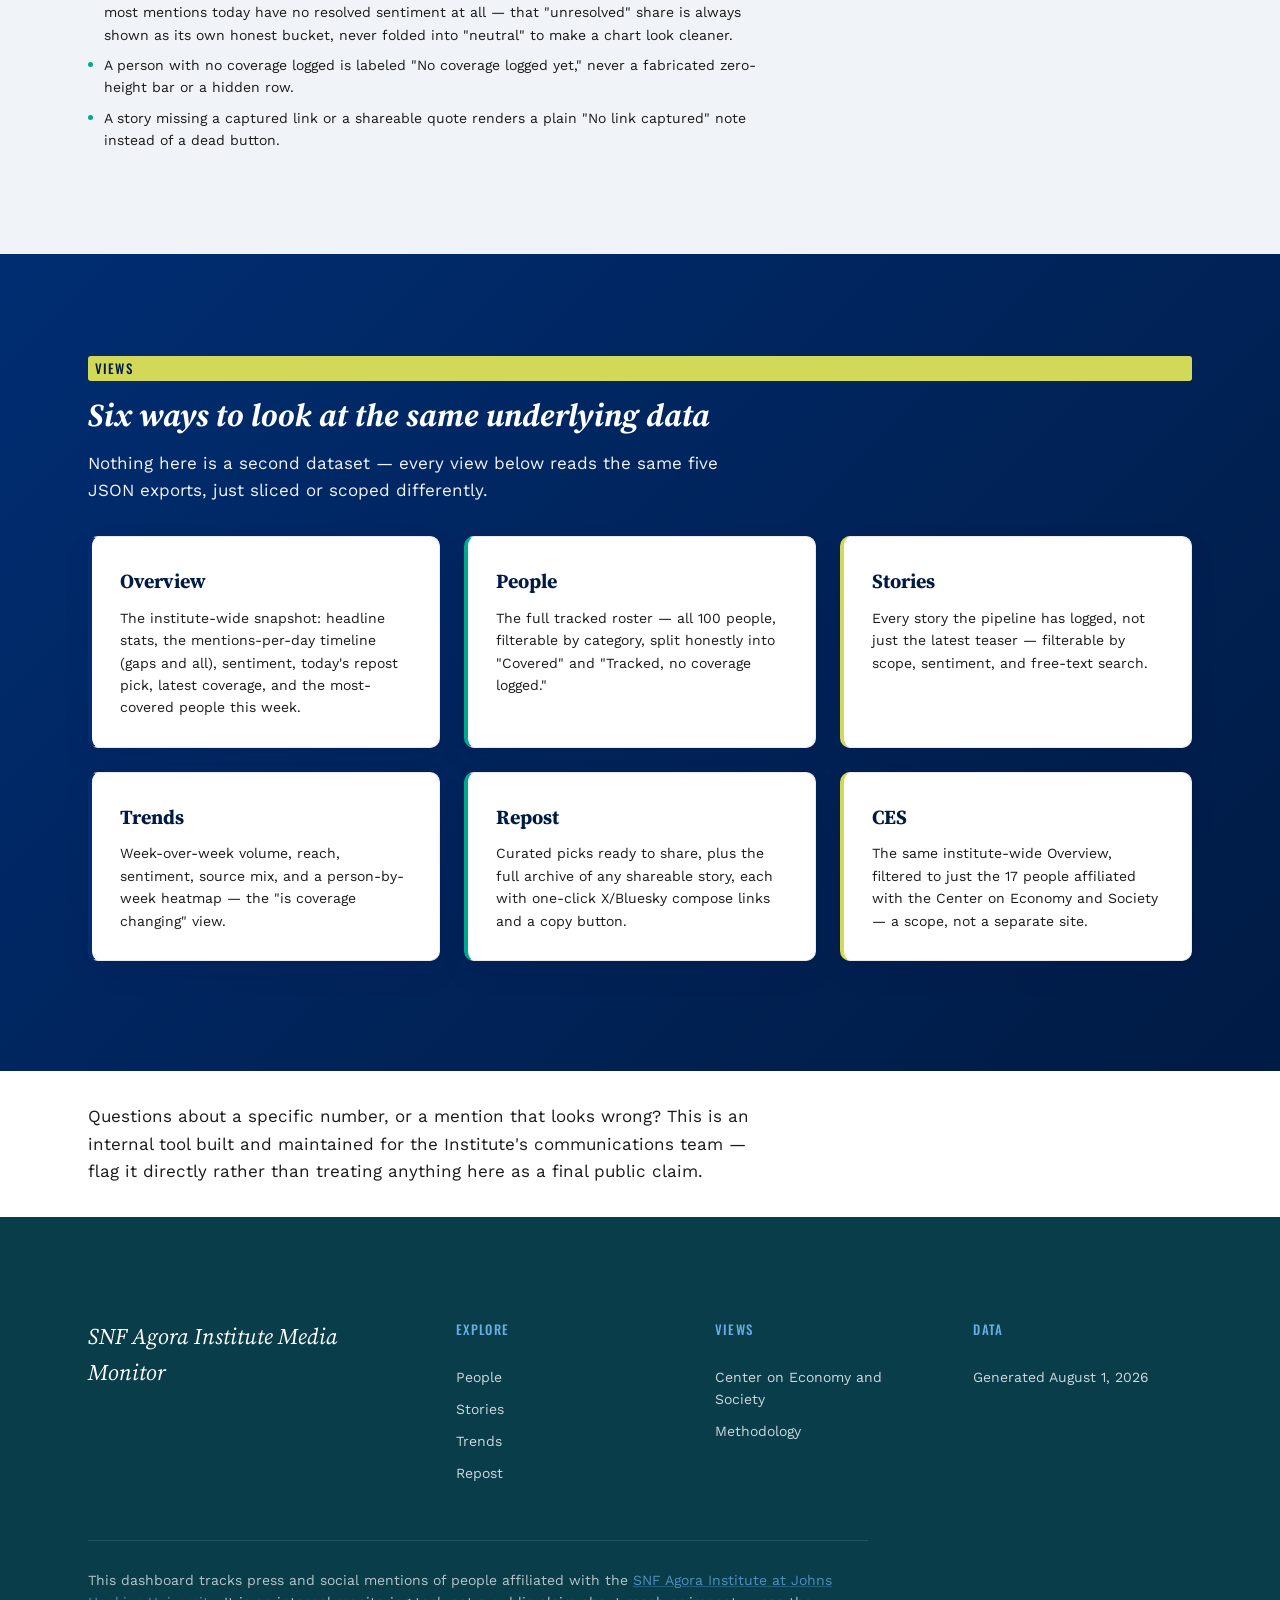
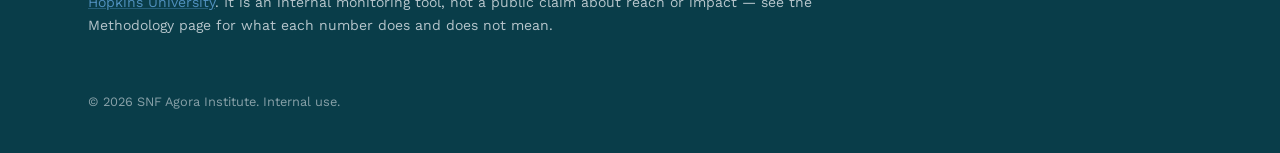
==== commit 70e0bf39: "copy: read as a finished product, not a work-in-progress demo Rewrites the "backfill snapshot, not a" ====
--- a/about.html
+++ b/about.html
@@ -76,7 +76,7 @@
 
         <p class="section-divider__intro" style="margin-top: 2rem; max-width: var(--maxw-read); font-weight: 600;">What "honest" means in practice here:</p>
         <ul class="person-aside__list" style="max-width: var(--maxw-read); margin-top: 0.75rem;">
-          <li class="person-aside__list-item">This is a backfilled snapshot, not a live daily feed — the pipeline has fetched a handful of times so far, and the timeline chart on the Overview page shades the days nothing was fetched rather than pretending they were quiet.</li>
+          <li class="person-aside__list-item">The timeline chart on the Overview page shows exactly which calendar days were fetched — a day with no confirmed fetch is shaded, never smoothed over or presented as quiet.</li>
           <li class="person-aside__list-item">Sentiment is scored per mention of the person or the Institute, not per whole article, and most mentions today have no resolved sentiment at all — that "unresolved" share is always shown as its own honest bucket, never folded into "neutral" to make a chart look cleaner.</li>
           <li class="person-aside__list-item">A person with no coverage logged is labeled "No coverage logged yet," never a fabricated zero-height bar or a hidden row.</li>
           <li class="person-aside__list-item">A story missing a captured link or a shareable quote renders a plain "No link captured" note instead of a dead button.</li>
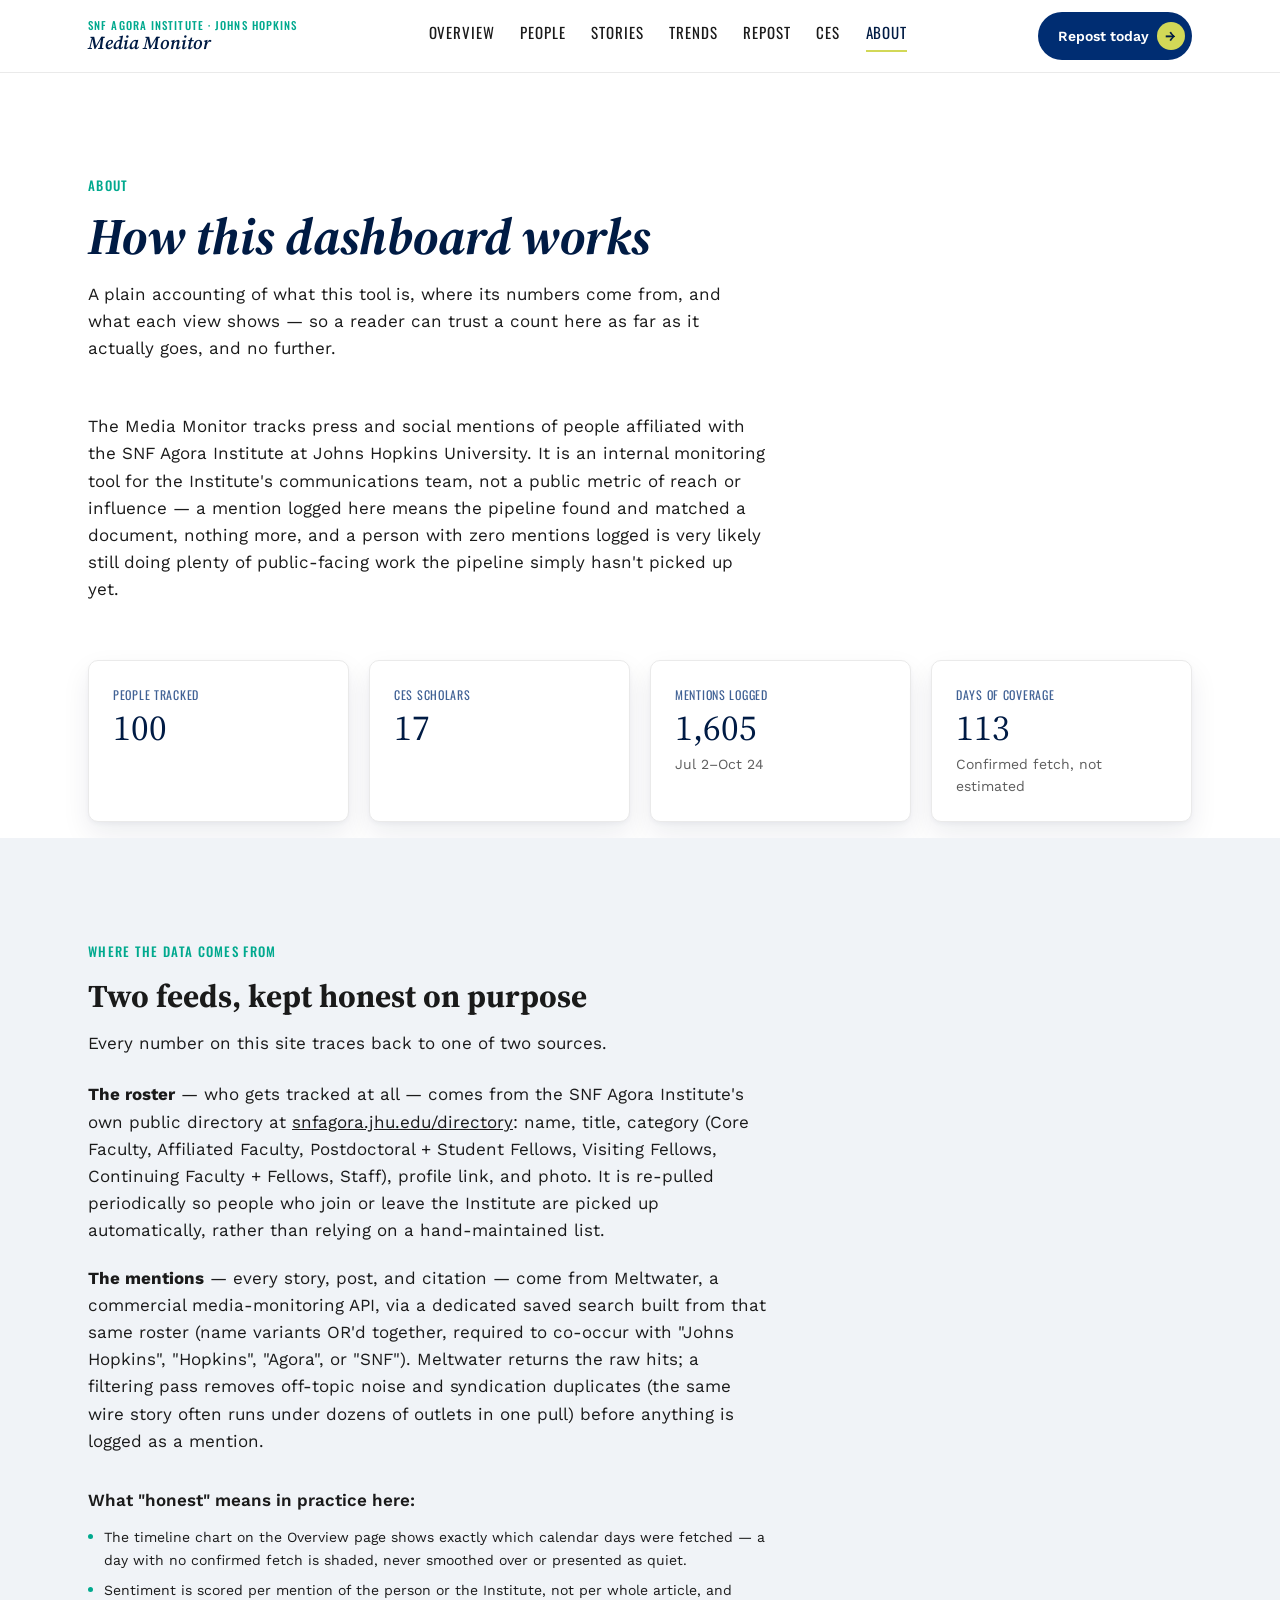
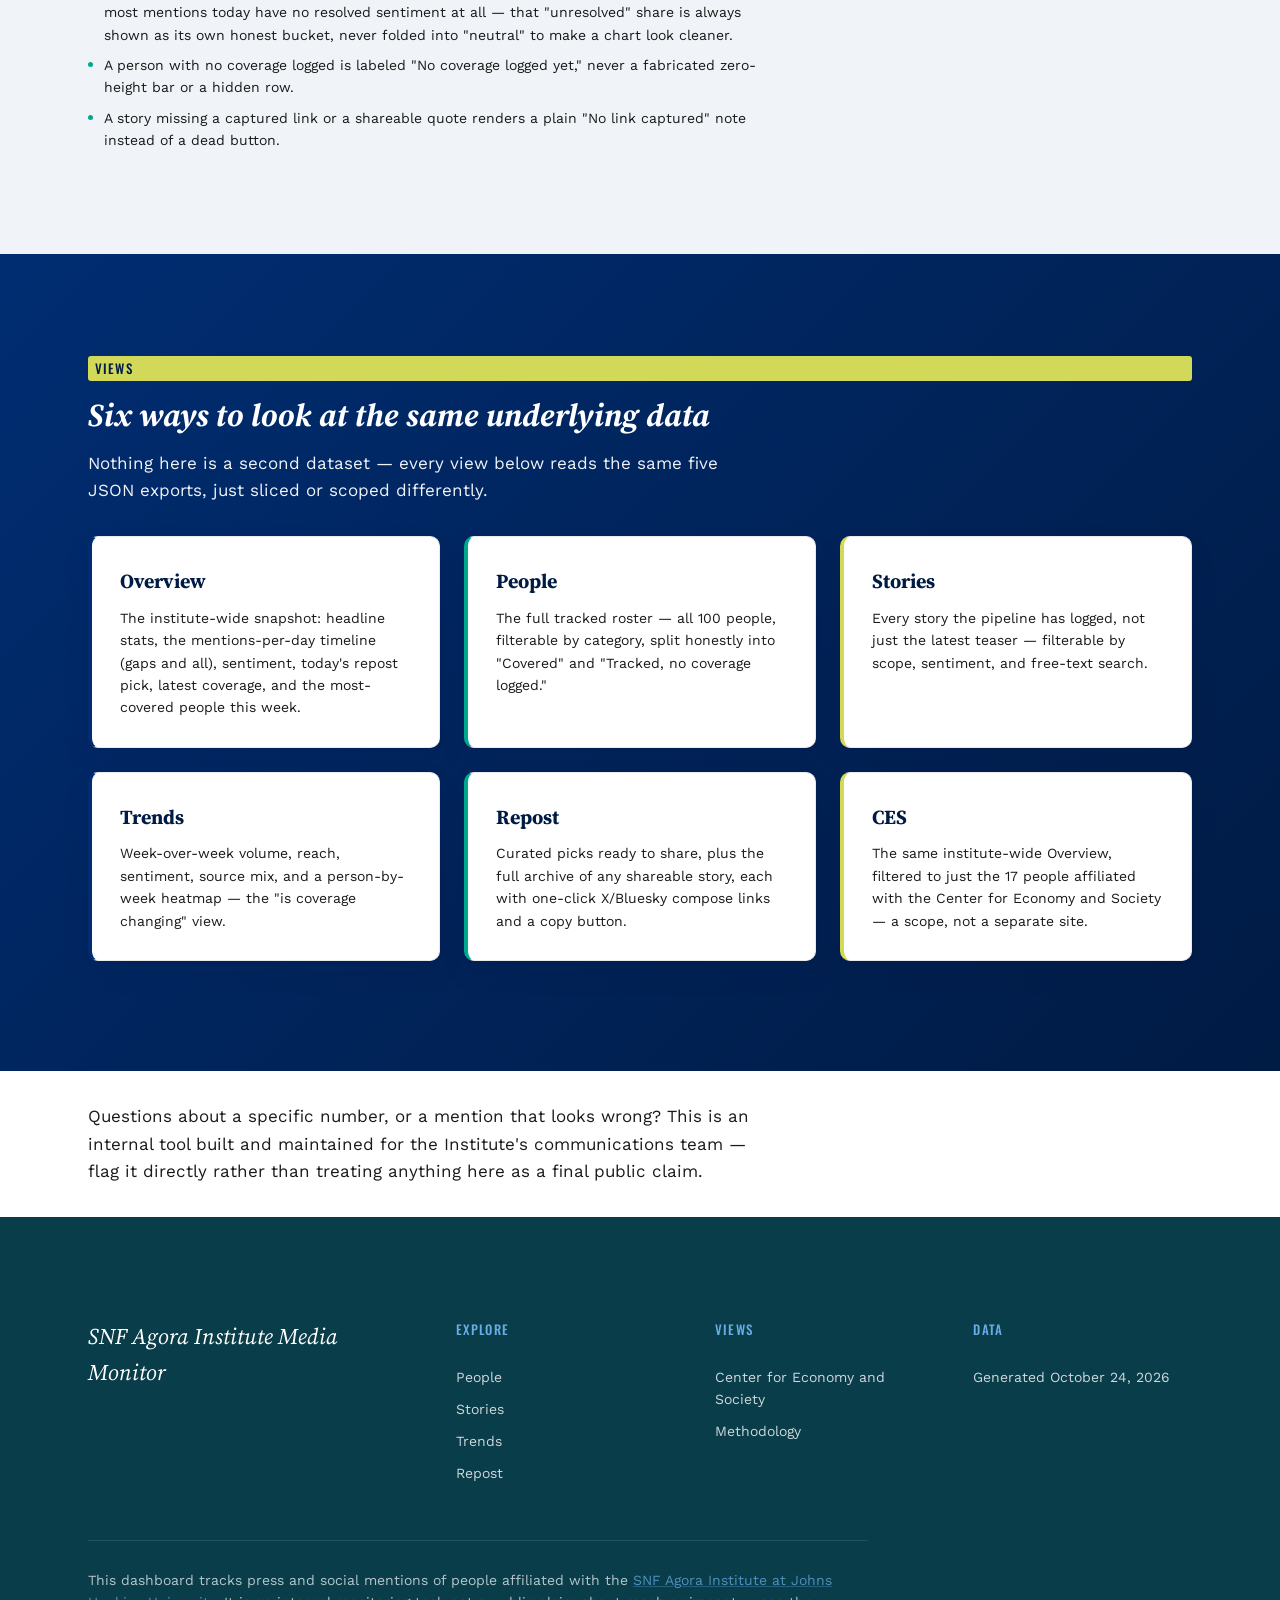
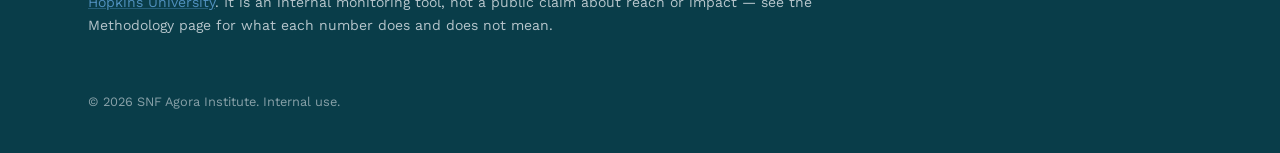
==== commit 023ca88b: "Use the official name: Center for Economy and Society Co-Authored-By: Claude Haiku 5.5 <noreply@anth" ====
--- a/about.html
+++ b/about.html
@@ -113,7 +113,7 @@
           </a>
           <a class="activity-card activity-card--opportunity" href="ces.html">
             <h3 class="activity-card__title">CES</h3>
-            <p class="activity-card__desc">The same institute-wide Overview, filtered to just the 17 people affiliated with the Center on Economy and Society — a scope, not a separate site.</p>
+            <p class="activity-card__desc">The same institute-wide Overview, filtered to just the 17 people affiliated with the Center for Economy and Society — a scope, not a separate site.</p>
           </a>
         </div>
       </div>
@@ -141,7 +141,7 @@
 
     <div class="site-footer__col">
       <p class="site-footer__col-head eyebrow eyebrow--sky">Views</p>
-      <a class="site-footer__link" href="ces.html">Center on Economy and Society</a>
+      <a class="site-footer__link" href="ces.html">Center for Economy and Society</a>
       <a class="site-footer__link" href="about.html">Methodology</a>
     </div>
 
